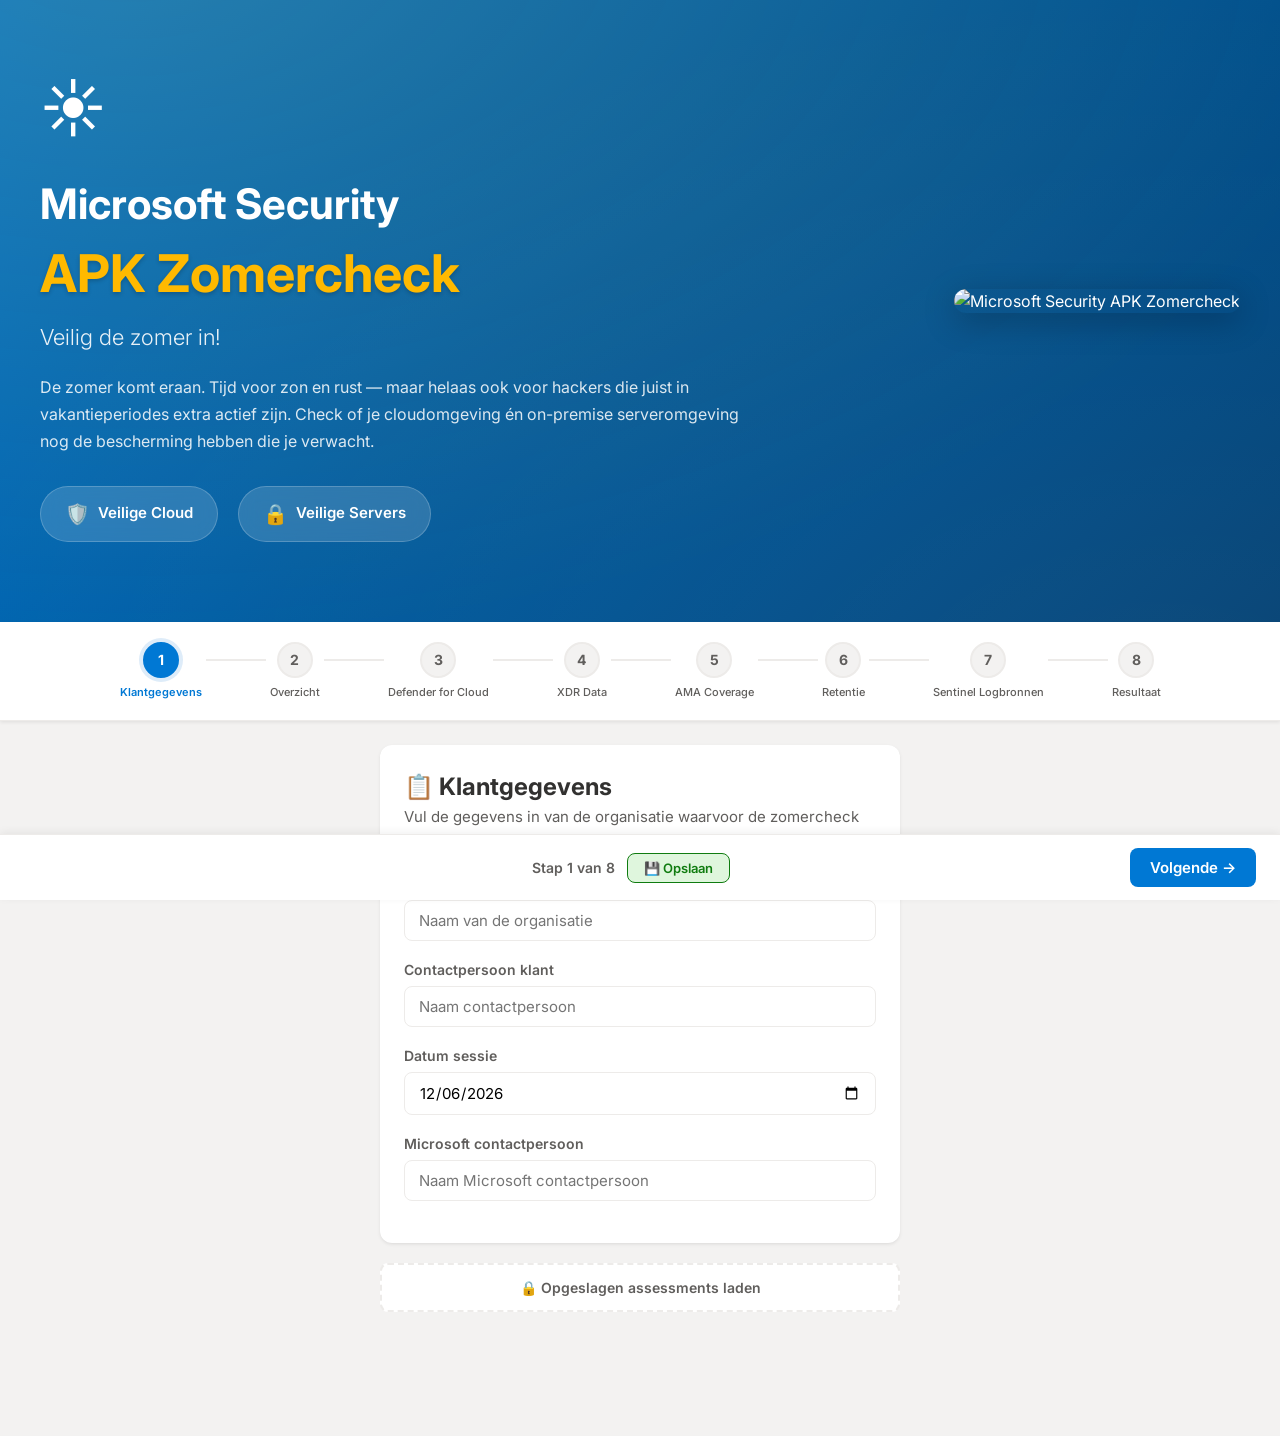
==== index.html @ e33c1be4 "Initial commit - copy from APK check" ====
<!DOCTYPE html>
<html lang="nl">
<head>
    <meta charset="UTF-8">
    <meta name="viewport" content="width=device-width, initial-scale=1.0">
    <title>Microsoft Security APK Zomercheck</title>
    <link rel="stylesheet" href="styles.css">
    <link href="https://fonts.googleapis.com/css2?family=Segoe+UI:wght@300;400;600;700&family=Inter:wght@300;400;500;600;700&display=swap" rel="stylesheet">
</head>
<body>

    <!-- Hero Banner -->
    <div class="hero">
        <div class="hero-layout">
            <div class="hero-text">
                <div class="hero-sun">☀️</div>
                <h1>Microsoft Security<br><span class="accent">APK Zomercheck</span></h1>
                <p class="tagline">Veilig de zomer in!</p>
                <p class="hero-desc">
                    De zomer komt eraan. Tijd voor zon en rust — maar helaas ook voor hackers 
                    die juist in vakantieperiodes extra actief zijn. Check of je cloudomgeving 
                    én on-premise serveromgeving nog de bescherming hebben die je verwacht.
                </p>
                <div class="hero-badges">
                    <div class="badge"><span class="badge-icon">🛡️</span> Veilige Cloud</div>
                    <div class="badge"><span class="badge-icon">🔒</span> Veilige Servers</div>
                </div>
            </div>
            <div class="hero-image">
                <img src="banner.png" alt="Microsoft Security APK Zomercheck">
            </div>
        </div>
    </div>

    <!-- Stepper Navigation -->
    <nav class="stepper" id="stepper">
        <div class="stepper-track">
            <div class="step active" data-step="1" onclick="goToStep(1)">
                <div class="step-circle">1</div>
                <div class="step-label">Klantgegevens</div>
            </div>
            <div class="step-line"></div>
            <div class="step" data-step="2" onclick="goToStep(2)">
                <div class="step-circle">2</div>
                <div class="step-label">Overzicht</div>
            </div>
            <div class="step-line"></div>
            <div class="step" data-step="3" onclick="goToStep(3)">
                <div class="step-circle">3</div>
                <div class="step-label">Defender for Cloud</div>
            </div>
            <div class="step-line"></div>
            <div class="step" data-step="4" onclick="goToStep(4)">
                <div class="step-circle">4</div>
                <div class="step-label">XDR Data</div>
            </div>
            <div class="step-line"></div>
            <div class="step" data-step="5" onclick="goToStep(5)">
                <div class="step-circle">5</div>
                <div class="step-label">AMA Coverage</div>
            </div>
            <div class="step-line"></div>
            <div class="step" data-step="6" onclick="goToStep(6)">
                <div class="step-circle">6</div>
                <div class="step-label">Retentie</div>
            </div>
            <div class="step-line"></div>
            <div class="step" data-step="7" onclick="goToStep(7)">
                <div class="step-circle">7</div>
                <div class="step-label">Sentinel Logbronnen</div>
            </div>
            <div class="step-line"></div>
            <div class="step" data-step="8" onclick="goToStep(8)">
                <div class="step-circle">8</div>
                <div class="step-label">Resultaat</div>
            </div>
        </div>
    </nav>

    <!-- Main Content Area -->
    <main class="main-content">

        <!-- Step 1: Klantgegevens -->
        <section id="step-1" class="step-panel active">
            <div class="step-container narrow">
                <div class="card">
                    <h2>📋 Klantgegevens</h2>
                    <p class="section-desc">Vul de gegevens in van de organisatie waarvoor de zomercheck wordt uitgevoerd.</p>
                    <div class="form-group">
                        <label for="customerName">Organisatienaam *</label>
                        <input type="text" id="customerName" placeholder="Naam van de organisatie" required>
                    </div>
                    <div class="form-group">
                        <label for="customerContact">Contactpersoon klant</label>
                        <input type="text" id="customerContact" placeholder="Naam contactpersoon">
                    </div>
                    <div class="form-group">
                        <label for="sessionDate">Datum sessie</label>
                        <input type="date" id="sessionDate">
                    </div>
                    <div class="form-group">
                        <label for="consultant">Microsoft contactpersoon</label>
                        <input type="text" id="consultant" placeholder="Naam Microsoft contactpersoon">
                    </div>
                </div>

                <!-- Saved Assessments (hidden by default) -->
                <button class="btn btn-secondary btn-consultant-toggle" onclick="toggleSavedPanel()">🔒 Opgeslagen assessments laden</button>
                <div class="card saved-panel-hidden" id="saved-assessments-card">
                    <div class="saved-panel-header">
                        <h2>📂 Opgeslagen assessments</h2>
                        <button class="btn btn-small btn-secondary" onclick="toggleSavedPanel()">Verbergen</button>
                    </div>
                    <p class="section-desc">Ga verder met een eerder opgeslagen assessment, of start een nieuwe check.</p>
                    <div id="saved-list" class="saved-list">
                        <p class="saved-empty">Geen opgeslagen assessments gevonden.</p>
                    </div>
                </div>
            </div>
        </section>

        <!-- Step 2: Overzicht -->
        <section id="step-2" class="step-panel">
            <div class="step-container">
                <div class="card">
                    <h2>📊 Overzicht</h2>
                    <p class="section-desc">Klik op een onderwerp om direct naar de betreffende check te gaan, of loop stap voor stap door de wizard.</p>
                </div>

                <div class="overview-grid">
                    <div class="overview-card" onclick="goToStep(3)">
                        <div class="scope-toggle" data-section="defender" onclick="toggleScope(event, 'defender')" title="Klik om scope te wijzigen"></div>
                        <div class="overview-icon">🛡️</div>
                        <h3>Defender for Cloud</h3>
                        <p>Beveiligingsdekking, CSPM, workload protection en secure score.</p>
                        <div class="overview-progress" id="overview-progress-defender">
                            <div class="overview-bar"><div class="overview-bar-fill" style="width:0%"></div></div>
                            <span class="overview-count">0/0</span>
                        </div>
                    </div>
                    <div class="overview-card" onclick="goToStep(4)">
                        <div class="scope-toggle" data-section="xdr" onclick="toggleScope(event, 'xdr')" title="Klik om scope te wijzigen"></div>
                        <div class="overview-icon">⚔️</div>
                        <h3>XDR Data</h3>
                        <p>Defender XDR data connectors, incidenten en signalen in Sentinel.</p>
                        <div class="overview-progress" id="overview-progress-xdr">
                            <div class="overview-bar"><div class="overview-bar-fill" style="width:0%"></div></div>
                            <span class="overview-count">0/0</span>
                        </div>
                    </div>
                    <div class="overview-card" onclick="goToStep(5)">
                        <div class="scope-toggle" data-section="ama" onclick="toggleScope(event, 'ama')" title="Klik om scope te wijzigen"></div>
                        <div class="overview-icon">📡</div>
                        <h3>AMA Coverage</h3>
                        <p>Azure Monitor Agent dekking op servers, data collection rules.</p>
                        <div class="overview-progress" id="overview-progress-ama">
                            <div class="overview-bar"><div class="overview-bar-fill" style="width:0%"></div></div>
                            <span class="overview-count">0/0</span>
                        </div>
                    </div>
                    <div class="overview-card" onclick="goToStep(6)">
                        <div class="scope-toggle" data-section="retentie" onclick="toggleScope(event, 'retentie')" title="Klik om scope te wijzigen"></div>
                        <div class="overview-icon">🕐</div>
                        <h3>Retentie</h3>
                        <p>Log retentie-instellingen, opslagduur en compliance-vereisten.</p>
                        <div class="overview-progress" id="overview-progress-retentie">
                            <div class="overview-bar"><div class="overview-bar-fill" style="width:0%"></div></div>
                            <span class="overview-count">0/0</span>
                        </div>
                    </div>
                    <div class="overview-card" onclick="goToStep(7)">
                        <div class="scope-toggle" data-section="logbronnen" onclick="toggleScope(event, 'logbronnen')" title="Klik om scope te wijzigen"></div>
                        <div class="overview-icon">🔌</div>
                        <h3>Sentinel Logbronnen</h3>
                        <p>Data connectors, log ingestie en zichtbaarheid van bronnen.</p>
                        <div class="overview-progress" id="overview-progress-logbronnen">
                            <div class="overview-bar"><div class="overview-bar-fill" style="width:0%"></div></div>
                            <span class="overview-count">0/0</span>
                        </div>
                    </div>
                </div>
            </div>
        </section>

        <!-- Step 3: Defender for Cloud -->
        <section id="step-3" class="step-panel">
            <div class="step-container">
                <div class="oos-banner" id="oos-banner-defender" style="display:none">⛔ Dit onderdeel is gemarkeerd als <strong>Out of Scope</strong> in het overzicht</div>
                <div class="section-intro card">
                    <h2>🛡️ Defender for Cloud</h2>
                    <p>Samen bekijken we de huidige beveiligingsdekking in Azure én on-premise servers. We controleren of alle gewenste Defender beschermingsmaatregelen daadwerkelijk actief zijn.</p>
                    <div class="info-box">
                        <strong>💡 Tip:</strong> In de praktijk zien we vaak dat omgevingen "beschermd lijken", maar dat essentiële onderdelen ontbreken of anders werken dan gedacht.
                    </div>
                    <div class="general-notes">
                        <label for="defender-general-notes"><strong>📝 Algemene notities</strong></label>
                        <textarea id="defender-general-notes" rows="3" placeholder="Algemene opmerkingen over de Defender for Cloud omgeving..." oninput="updateSectionNote('defender', this.value)"></textarea>
                    </div>
                </div>

                <div class="category-group">
                    <div class="category-header" onclick="toggleCategory('def-coverage')">
                        <span class="category-icon">📊</span>
                        <h3>Beveiligingsdekking & Plannen</h3>
                        <span id="cat-count-def-coverage" class="category-count"></span>
                        <span class="chevron">▾</span>
                    </div>
                    <div id="cat-def-coverage" class="category-items expanded"></div>
                </div>

                <div class="category-group">
                    <div class="category-header" onclick="toggleCategory('def-cspm')">
                        <span class="category-icon">🔍</span>
                        <h3>Cloud Security Posture Management (CSPM)</h3>
                        <span id="cat-count-def-cspm" class="category-count"></span>
                        <span class="chevron">▾</span>
                    </div>
                    <div id="cat-def-cspm" class="category-items expanded"></div>
                </div>

                <div class="category-group" id="section-def-cspm-config">
                    <div class="category-header" onclick="toggleCategory('def-cspm-config')">
                        <span class="category-icon">⚙️</span>
                        <h3>Defender CSPM Configuratie</h3>
                        <span id="cat-count-def-cspm-config" class="category-count"></span>
                        <span class="chevron">▾</span>
                    </div>
                    <div id="cat-def-cspm-config" class="category-items expanded"></div>
                </div>

                <div class="category-group" id="section-def-ai-config">
                    <div class="category-header" onclick="toggleCategory('def-ai-config')">
                        <span class="category-icon">🤖</span>
                        <h3>AI Services Configuratie</h3>
                        <span id="cat-count-def-ai-config" class="category-count"></span>
                        <span class="chevron">▾</span>
                    </div>
                    <div id="cat-def-ai-config" class="category-items expanded"></div>
                </div>

                <div class="category-group" id="section-def-storage-config">
                    <div class="category-header" onclick="toggleCategory('def-storage-config')">
                        <span class="category-icon">📦</span>
                        <h3>Defender for Storage Configuratie</h3>
                        <span id="cat-count-def-storage-config" class="category-count"></span>
                        <span class="chevron">▾</span>
                    </div>
                    <div id="cat-def-storage-config" class="category-items expanded"></div>
                </div>

                <div class="category-group" id="section-def-servers-config">
                    <div class="category-header" onclick="toggleCategory('def-servers-config')">
                        <span class="category-icon">🖥️</span>
                        <h3>Defender for Servers Configuratie</h3>
                        <span id="cat-count-def-servers-config" class="category-count"></span>
                        <span class="chevron">▾</span>
                    </div>
                    <div id="cat-def-servers-config" class="category-items expanded"></div>
                </div>

                <div class="category-group">
                    <div class="category-header" onclick="toggleCategory('def-verdict')">
                        <span class="category-icon">📋</span>
                        <h3>Beoordeling</h3>
                        <span id="cat-count-def-verdict" class="category-count"></span>
                        <span class="chevron">▾</span>
                    </div>
                    <div id="cat-def-verdict" class="category-items expanded"></div>
                </div>
            </div>
        </section>

        <!-- Step 4: XDR Data -->
        <section id="step-4" class="step-panel">
            <div class="step-container">
                <div class="oos-banner" id="oos-banner-xdr" style="display:none">⛔ Dit onderdeel is gemarkeerd als <strong>Out of Scope</strong> in het overzicht</div>
                <div class="section-intro card">
                    <h2>⚔️ XDR Data</h2>
                    <p>Controleer of alle Defender XDR signalen correct worden doorgestuurd naar Sentinel en of incidenten goed binnenkomen.</p>
                    <div class="info-box">
                        <strong>💡 Tip:</strong> Komen de signalen van Defender for Endpoint, Identity, Office 365 en Cloud Apps netjes binnen in Sentinel?
                    </div>
                    <div class="general-notes">
                        <label for="xdr-general-notes"><strong>📝 Algemene notities</strong></label>
                        <textarea id="xdr-general-notes" rows="3" placeholder="Algemene opmerkingen over XDR Data..." oninput="updateSectionNote('xdr', this.value)"></textarea>
                    </div>
                </div>

                <div class="category-group">
                    <div class="category-header" onclick="toggleCategory('xdr-intake')">
                        <span class="category-icon">⚡</span>
                        <h3>Setup</h3>
                        <span id="cat-count-xdr-intake" class="category-count"></span>
                        <span class="chevron">▾</span>
                    </div>
                    <div id="cat-xdr-intake" class="category-items expanded"></div>
                </div>

                <div class="category-group" id="section-xdr-datalake">
                    <div class="category-header" onclick="toggleCategory('xdr-datalake')">
                        <span class="category-icon">🗄️</span>
                        <h3>Data Lake</h3>
                        <span id="cat-count-xdr-datalake" class="category-count"></span>
                        <span class="chevron">▾</span>
                    </div>
                    <div id="cat-xdr-datalake" class="category-items expanded"></div>
                </div>

                <div class="category-group" id="section-xdr-sentinel" style="display:none">
                    <div class="category-header" onclick="toggleCategory('xdr-sentinel')">
                        <span class="category-icon">📡</span>
                        <h3>XDR Data naar Sentinel</h3>
                        <span id="cat-count-xdr-sentinel" class="category-count"></span>
                        <span class="chevron">▾</span>
                    </div>
                    <div id="cat-xdr-sentinel" class="category-items expanded"></div>
                </div>

                <div class="category-group">
                    <div class="category-header" onclick="toggleCategory('xdr-verdict')">
                        <span class="category-icon">📋</span>
                        <h3>Beoordeling</h3>
                        <span id="cat-count-xdr-verdict" class="category-count"></span>
                        <span class="chevron">▾</span>
                    </div>
                    <div id="cat-xdr-verdict" class="category-items expanded"></div>
                </div>

            </div>
        </section>

        <!-- Step 5: AMA Coverage -->
        <section id="step-5" class="step-panel">
            <div class="step-container">
                <div class="oos-banner" id="oos-banner-ama" style="display:none">⛔ Dit onderdeel is gemarkeerd als <strong>Out of Scope</strong> in het overzicht</div>
                <div class="section-intro card">
                    <h2>📡 AMA Coverage</h2>
                    <p>Controleer of de Azure Monitor Agent (AMA) correct is uitgerold op alle servers en of data collection rules goed zijn geconfigureerd.</p>
                    <div class="info-box">
                        <strong>💡 Tip:</strong> AMA is de opvolger van de Legacy Log Analytics Agent (MMA). Controleer of de migratie volledig is afgerond.
                        <br><br>📊 <a href="https://github.com/mathijsvermaat/Defender-AMA-coverage" target="_blank" rel="noopener noreferrer">Coverage Workbook op GitHub</a>
                    </div>
                    <div class="general-notes">
                        <label for="ama-general-notes"><strong>📝 Algemene notities</strong></label>
                        <textarea id="ama-general-notes" rows="3" placeholder="Algemene opmerkingen over AMA Coverage..." oninput="updateSectionNote('ama', this.value)"></textarea>
                    </div>
                </div>

                <div class="category-group">
                    <div class="category-header" onclick="toggleCategory('ama-intake')">
                        <span class="category-icon">💻</span>
                        <h3>Setup</h3>
                        <span id="cat-count-ama-intake" class="category-count"></span>
                        <span class="chevron">▾</span>
                    </div>
                    <div id="cat-ama-intake" class="category-items expanded"></div>
                </div>

                <div class="category-group">
                    <div class="category-header" onclick="toggleCategory('ama-verdict')">
                        <span class="category-icon">📋</span>
                        <h3>Beoordeling</h3>
                        <span id="cat-count-ama-verdict" class="category-count"></span>
                        <span class="chevron">▾</span>
                    </div>
                    <div id="cat-ama-verdict" class="category-items expanded"></div>
                </div>
            </div>
        </section>

        <!-- Step 6: Retentie -->
        <section id="step-6" class="step-panel">
            <div class="step-container">
                <div class="oos-banner" id="oos-banner-retentie" style="display:none">⛔ Dit onderdeel is gemarkeerd als <strong>Out of Scope</strong> in het overzicht</div>
                <div class="section-intro card">
                    <h2>� Retentie</h2>
                    <p>Controleer of de retentie-instellingen van logs en tabellen aansluiten bij de organisatie-eisen en compliance-vereisten.</p>
                    <div class="info-box">
                        <strong>💡 Tip:</strong> Standaard retentie is 90 dagen. Voor incident-analyse en compliance is dit vaak onvoldoende. Check of kritieke tabellen langere retentie hebben.
                    </div>
                    <div class="general-notes">
                        <label for="retentie-general-notes"><strong>📝 Algemene notities</strong></label>
                        <textarea id="retentie-general-notes" rows="3" placeholder="Algemene opmerkingen over Retentie..." oninput="updateSectionNote('retentie', this.value)"></textarea>
                    </div>
                </div>

                <div class="category-group">
                    <div class="category-header" onclick="toggleCategory('ret-intake')">
                        <span class="category-icon">📋</span>
                        <h3>Retentie Policy</h3>
                        <span id="cat-count-ret-intake" class="category-count"></span>
                        <span class="chevron">▾</span>
                    </div>
                    <div id="cat-ret-intake" class="category-items expanded"></div>
                </div>

                <div class="category-group" id="section-ret-policy" style="display:none">
                    <div class="category-header" onclick="toggleCategory('ret-policy')">
                        <span class="category-icon">⏱️</span>
                        <h3>Retentie Periodes</h3>
                        <span id="cat-count-ret-policy" class="category-count"></span>
                        <span class="chevron">▾</span>
                    </div>
                    <div id="cat-ret-policy" class="category-items expanded"></div>
                </div>

                <div class="category-group">
                    <div class="category-header" onclick="toggleCategory('ret-check')">
                        <span class="category-icon">✅</span>
                        <h3>Retentie Controle</h3>
                        <span id="cat-count-ret-check" class="category-count"></span>
                        <span class="chevron">▾</span>
                    </div>
                    <div id="cat-ret-check" class="category-items expanded"></div>
                </div>

                <div class="category-group" id="section-ret-xdr">
                    <div class="category-header" onclick="toggleCategory('ret-xdr')">
                        <span class="category-icon">⏱️</span>
                        <h3>XDR Data Retentie</h3>
                        <span id="cat-count-ret-xdr" class="category-count"></span>
                        <span class="chevron">▾</span>
                    </div>
                    <div id="cat-ret-xdr" class="category-items expanded"></div>
                </div>

                <div class="category-group">
                    <div class="category-header" onclick="toggleCategory('ret-verdict')">
                        <span class="category-icon">📋</span>
                        <h3>Beoordeling</h3>
                        <span id="cat-count-ret-verdict" class="category-count"></span>
                        <span class="chevron">▾</span>
                    </div>
                    <div id="cat-ret-verdict" class="category-items expanded"></div>
                </div>
            </div>
        </section>

        <!-- Step 7: Sentinel Logbronnen -->
        <section id="step-7" class="step-panel">
            <div class="step-container">
                <div class="oos-banner" id="oos-banner-logbronnen" style="display:none">⛔ Dit onderdeel is gemarkeerd als <strong>Out of Scope</strong> in het overzicht</div>
                <div class="section-intro card">
                    <h2>🔌 Sentinel Logbronnen</h2>
                    <p>Controleer welke logbronnen zijn aangesloten op Sentinel en of alle kritieke bronnen zichtbaar zijn.</p>
                    <div class="info-box">
                        <strong>💡 Tip:</strong> Blinde vlekken in logbronnen betekenen blinde vlekken in detectie. Controleer of alle kritieke systemen logs leveren.
                    </div>
                    <div class="general-notes">
                        <label for="logbronnen-general-notes"><strong>📝 Algemene notities</strong></label>
                        <textarea id="logbronnen-general-notes" rows="3" placeholder="Algemene opmerkingen over Sentinel Logbronnen..." oninput="updateSectionNote('logbronnen', this.value)"></textarea>
                    </div>
                </div>

                <div class="category-group">
                    <div class="category-header" onclick="toggleCategory('log-tier1')">
                        <span class="category-icon">⭐</span>
                        <h3>Tier 1 - Minimaal Aanbevolen Connectors</h3>
                        <span id="cat-count-log-tier1" class="category-count"></span>
                        <span class="chevron">▾</span>
                    </div>
                    <div id="cat-log-tier1" class="category-items expanded"></div>
                </div>

                <div class="category-group" id="catgroup-log-tier2">
                    <div class="category-header" onclick="toggleCategory('log-tier2')">
                        <span class="category-icon">🔷</span>
                        <h3>Tier 2 - Extended Visibility</h3>
                        <span id="cat-count-log-tier2" class="category-count"></span>
                        <span class="chevron">▾</span>
                    </div>
                    <div class="cat-scope-bar" id="cat-scope-bar-log-tier2">
                        <button class="cat-scope-btn" id="cat-scope-btn-log-tier2" onclick="toggleCatScope('log-tier2')" title="Markeer als buiten scope">⛔ Buiten scope voor nu</button>
                        <button class="followup-btn" id="cat-followup-btn-log-tier2" onclick="toggleCatFollowup('log-tier2')" title="Markeer voor vervolgsessie">🔄 Vervolgsessie</button>
                    </div>
                    <div id="cat-log-tier2" class="category-items expanded"></div>
                </div>

                <div class="category-group" id="catgroup-log-tier3">
                    <div class="category-header" onclick="toggleCategory('log-tier3')">
                        <span class="category-icon">🔶</span>
                        <h3>Tier 3 - Advanced / Specialised</h3>
                        <span id="cat-count-log-tier3" class="category-count"></span>
                        <span class="chevron">▾</span>
                    </div>
                    <div class="cat-scope-bar" id="cat-scope-bar-log-tier3">
                        <button class="cat-scope-btn" id="cat-scope-btn-log-tier3" onclick="toggleCatScope('log-tier3')" title="Markeer als buiten scope">⛔ Buiten scope voor nu</button>
                        <button class="followup-btn" id="cat-followup-btn-log-tier3" onclick="toggleCatFollowup('log-tier3')" title="Markeer voor vervolgsessie">🔄 Vervolgsessie</button>
                    </div>
                    <div id="cat-log-tier3" class="category-items expanded"></div>
                </div>

                <div class="category-group">
                    <div class="category-header" onclick="toggleCategory('log-analytics')">
                        <span class="category-icon">🎯</span>
                        <h3>Analytics Rules & Werkboeken</h3>
                        <span id="cat-count-log-analytics" class="category-count"></span>
                        <span class="chevron">▾</span>
                    </div>
                    <div id="cat-log-analytics" class="category-items expanded"></div>
                </div>

                <div class="category-group">
                    <div class="category-header" onclick="toggleCategory('log-verdict')">
                        <span class="category-icon">📋</span>
                        <h3>Beoordeling</h3>
                        <span id="cat-count-log-verdict" class="category-count"></span>
                        <span class="chevron">▾</span>
                    </div>
                    <div id="cat-log-verdict" class="category-items expanded"></div>
                </div>
            </div>
        </section>

        <!-- Step 8: Resultaat -->
        <section id="step-8" class="step-panel">
            <div class="step-container">
                <div class="section-intro card">
                    <h2>📝 Resultaat & Bevindingen</h2>
                    <p>Documenteer de belangrijkste bevindingen, actiepunten en verbeterpunten uit de sessie.</p>
                </div>

                <!-- Result Summary -->
                <div class="card" style="margin-bottom: 24px;">
                    <h3>📊 Overzicht per onderdeel</h3>
                    <div id="result-summary-grid" class="result-summary-grid"></div>
                </div>

                <div class="notes-grid">
                    <div class="card notes-card">
                        <h3>🟢 Positieve bevindingen</h3>
                        <p class="notes-hint">Wat is goed ingericht?</p>
                        <textarea id="notes-positive" rows="6" placeholder="Bijv: Defender for Servers P2 actief op alle productie-servers..."></textarea>
                    </div>
                    <div class="card notes-card">
                        <h3>🟡 Aandachtspunten</h3>
                        <p class="notes-hint">Wat verdient aandacht maar is niet kritiek?</p>
                        <textarea id="notes-attention" rows="6" placeholder="Bijv: Retentie op sommige tabellen slechts 30 dagen..."></textarea>
                    </div>
                    <div class="card notes-card">
                        <h3>🔴 Kritieke bevindingen</h3>
                        <p class="notes-hint">Wat moet zo snel mogelijk opgepakt worden?</p>
                        <textarea id="notes-critical" rows="6" placeholder="Bijv: Geen Defender dekking op dev/test omgeving..."></textarea>
                    </div>
                    <div class="card notes-card notes-card-full">
                        <h3>📌 Actiepunten & Vervolgstappen</h3>
                        <p class="notes-hint">Concrete vervolgacties met prioriteit</p>
                        <textarea id="notes-actions" rows="8" placeholder="1. [HOOG] ...&#10;2. [MIDDEN] ...&#10;3. [LAAG] ..."></textarea>
                    </div>
                </div>

                <div style="text-align: center; margin-top: 24px;">
                    <button class="btn btn-primary btn-large" onclick="generateReport()" style="max-width: 400px;">
                        📄 Genereer Rapport
                    </button>
                </div>
            </div>
        </section>

    </main>

    <!-- Step Navigation Buttons -->
    <div class="step-nav" id="stepNav">
        <button class="btn btn-secondary" id="btnPrev" onclick="prevStep()">← Vorige</button>
        <div class="step-nav-center">
            <span class="step-indicator" id="stepIndicator">Stap 1 van 8</span>
            <button class="btn btn-save" id="btnSave" onclick="manualSave()" title="Opslaan">💾 Opslaan</button>
        </div>
        <button class="btn btn-primary" id="btnNext" onclick="nextStep()">Volgende →</button>
    </div>

    <!-- Report Screen (overlay) -->
    <div id="screen-report" class="screen">
        <header class="app-header">
            <div class="header-left">
                <span class="header-logo">☀️</span>
                <h1>Rapport – Security APK Zomercheck</h1>
            </div>
            <div class="header-right">
                <button class="btn btn-secondary btn-small" onclick="closeReport()">← Terug naar check</button>
                <button class="btn btn-secondary btn-small" onclick="exportJSON()">📥 JSON</button>
                <button class="btn btn-secondary btn-small" onclick="exportExcel()">📊 Excel</button>
                <button class="btn btn-primary btn-small" onclick="printReport()">🖨️ Afdrukken / PDF</button>
            </div>
        </header>
        <div id="report-content" class="report-container"></div>
    </div>

    <script src="app.js"></script>
</body>
</html>
---- styles.css ----
/* ============================================
   Microsoft Security APK Zomercheck
   Styles – 8-Step Wizard
   ============================================ */

:root {
    --primary: #0078d4;
    --primary-dark: #005a9e;
    --primary-light: #deecf9;
    --accent: #ffb900;
    --accent-light: #fff4ce;
    --success: #107c10;
    --success-light: #dff6dd;
    --warning: #ff8c00;
    --warning-light: #fff4ce;
    --danger: #d13438;
    --danger-light: #fde7e9;
    --neutral-bg: #f3f2f1;
    --neutral-light: #faf9f8;
    --neutral-border: #edebe9;
    --neutral-dark: #323130;
    --neutral-secondary: #605e5c;
    --white: #ffffff;
    --shadow-sm: 0 1.6px 3.6px rgba(0,0,0,0.08), 0 0.3px 0.9px rgba(0,0,0,0.04);
    --shadow-md: 0 3.2px 7.2px rgba(0,0,0,0.1), 0 0.6px 1.8px rgba(0,0,0,0.06);
    --shadow-lg: 0 6.4px 14.4px rgba(0,0,0,0.12), 0 1.2px 3.6px rgba(0,0,0,0.08);
    --radius: 8px;
    --radius-lg: 12px;
    --font: 'Segoe UI', 'Inter', -apple-system, BlinkMacSystemFont, sans-serif;
}

* { margin: 0; padding: 0; box-sizing: border-box; }

body {
    font-family: var(--font);
    background: var(--neutral-bg);
    color: var(--neutral-dark);
    line-height: 1.5;
    min-height: 100vh;
    padding-bottom: 80px;
}

/* ============================================
   Hero
   ============================================ */

.hero {
    background: linear-gradient(135deg, #0078d4 0%, #005a9e 50%, #003f72 100%);
    color: white;
    padding: 60px 24px 80px;
    position: relative;
    overflow: hidden;
}

.hero::before {
    content: '';
    position: absolute;
    top: -50%; left: -50%;
    width: 200%; height: 200%;
    background: radial-gradient(ellipse at 30% 20%, rgba(255,185,0,0.15) 0%, transparent 50%),
                radial-gradient(ellipse at 70% 80%, rgba(255,255,255,0.05) 0%, transparent 50%);
    pointer-events: none;
}

.hero-layout {
    display: flex;
    align-items: center;
    justify-content: space-between;
    max-width: 1200px;
    margin: 0 auto;
    gap: 40px;
    position: relative;
    z-index: 1;
}

.hero-text { text-align: left; flex: 1; min-width: 0; }
.hero-image { flex-shrink: 0; max-width: 360px; }
.hero-image img { width: 100%; height: auto; border-radius: 12px; box-shadow: 0 8px 32px rgba(0,0,0,0.25); }

.hero-sun { font-size: 64px; margin-bottom: 16px; animation: float 3s ease-in-out infinite; }
@keyframes float { 0%, 100% { transform: translateY(0); } 50% { transform: translateY(-10px); } }

.hero h1 { font-size: 42px; font-weight: 700; margin-bottom: 8px; position: relative; }
.hero .accent { color: var(--accent); font-size: 52px; display: block; text-shadow: 0 2px 4px rgba(0,0,0,0.2); }
.tagline { font-size: 22px; font-weight: 300; opacity: 0.9; margin-bottom: 20px; }
.hero-desc { max-width: 700px; font-size: 16px; opacity: 0.85; line-height: 1.7; margin-bottom: 30px; }
.hero-badges { display: flex; gap: 20px; flex-wrap: wrap; }
.badge { background: rgba(255,255,255,0.15); -webkit-backdrop-filter: blur(10px); backdrop-filter: blur(10px); padding: 12px 24px; border-radius: 50px; font-size: 15px; font-weight: 600; display: flex; align-items: center; gap: 8px; border: 1px solid rgba(255,255,255,0.2); }
.badge-icon { font-size: 20px; }

/* ============================================
   Stepper
   ============================================ */

.stepper {
    background: var(--white);
    border-bottom: 1px solid var(--neutral-border);
    padding: 20px 24px;
    position: sticky;
    top: 0;
    z-index: 100;
    box-shadow: var(--shadow-sm);
}

.stepper-track {
    display: flex;
    align-items: center;
    justify-content: center;
    max-width: 1100px;
    margin: 0 auto;
    gap: 0;
}

.step {
    display: flex;
    flex-direction: column;
    align-items: center;
    cursor: pointer;
    flex-shrink: 0;
    transition: all 0.2s;
}

.step-circle {
    width: 36px;
    height: 36px;
    border-radius: 50%;
    background: var(--neutral-bg);
    border: 2px solid var(--neutral-border);
    display: flex;
    align-items: center;
    justify-content: center;
    font-size: 14px;
    font-weight: 700;
    color: var(--neutral-secondary);
    transition: all 0.3s;
    margin-bottom: 6px;
}

.step-label {
    font-size: 11px;
    font-weight: 500;
    color: var(--neutral-secondary);
    white-space: nowrap;
    transition: color 0.2s;
}

.step.active .step-circle {
    background: var(--primary);
    border-color: var(--primary);
    color: white;
    box-shadow: 0 0 0 4px var(--primary-light);
}

.step.active .step-label {
    color: var(--primary);
    font-weight: 600;
}

.step.completed .step-circle {
    background: var(--success);
    border-color: var(--success);
    color: white;
}

.step.completed .step-circle::after {
    content: '✓';
    font-size: 16px;
}

.step.completed .step-label {
    color: var(--success);
}

/* Hide the number text when completed */
.step.completed .step-circle {
    font-size: 0;
}

.step-line {
    height: 2px;
    flex: 1;
    min-width: 12px;
    max-width: 60px;
    background: var(--neutral-border);
    margin: 0 4px;
    margin-bottom: 22px;
}

.step:hover .step-circle {
    transform: scale(1.1);
}

/* ============================================
   Main Content
   ============================================ */

.main-content {
    max-width: 1100px;
    margin: 0 auto;
    padding: 24px;
}

.step-panel {
    display: none;
}

.step-panel.active {
    display: block;
}

.step-container {
    max-width: 100%;
}

.step-container.narrow {
    max-width: 520px;
    margin: 0 auto;
}

.section-desc {
    color: var(--neutral-secondary);
    font-size: 15px;
    margin-bottom: 20px;
    line-height: 1.6;
}

/* ============================================
   Cards
   ============================================ */

.card {
    background: var(--white);
    border-radius: var(--radius-lg);
    box-shadow: var(--shadow-sm);
    padding: 24px;
    margin-bottom: 20px;
}

/* ============================================
   Form
   ============================================ */

.form-group { margin-bottom: 18px; }
.form-group label { display: block; font-size: 14px; font-weight: 600; margin-bottom: 6px; color: var(--neutral-secondary); }
.form-group input {
    width: 100%; padding: 10px 14px; border: 1px solid var(--neutral-border);
    border-radius: var(--radius); font-size: 15px; font-family: var(--font);
    transition: border-color 0.2s, box-shadow 0.2s;
}
.form-group input:focus { outline: none; border-color: var(--primary); box-shadow: 0 0 0 3px var(--primary-light); }

/* ============================================
   Buttons
   ============================================ */

.btn {
    display: inline-flex; align-items: center; gap: 8px;
    padding: 10px 20px; border: none; border-radius: var(--radius);
    font-size: 15px; font-weight: 600; font-family: var(--font);
    cursor: pointer; transition: all 0.2s ease;
}
.btn-primary { background: var(--primary); color: white; }
.btn-primary:hover { background: var(--primary-dark); box-shadow: var(--shadow-md); }
.btn-secondary { background: var(--white); color: var(--neutral-dark); border: 1px solid var(--neutral-border); }
.btn-secondary:hover { background: var(--neutral-bg); }
.btn-large { width: 100%; justify-content: center; padding: 14px 24px; font-size: 17px; }
.btn-small { padding: 6px 14px; font-size: 13px; }
.btn-save { background: var(--success-light); color: var(--success); border: 1px solid var(--success); padding: 6px 16px; font-size: 13px; }
.btn-save:hover { background: var(--success); color: white; }
.btn-save.save-flash { background: var(--success); color: white; }
.btn-danger-small { background: none; border: none; cursor: pointer; font-size: 16px; padding: 4px 8px; border-radius: var(--radius); transition: background 0.2s; }
.btn-danger-small:hover { background: var(--danger-light); }

/* ============================================
   Saved Assessments
   ============================================ */

.saved-list { margin-top: 16px; }
.saved-empty { color: var(--neutral-secondary); font-style: italic; font-size: 14px; }

.saved-item {
    display: flex; align-items: center; gap: 16px;
    padding: 14px 16px; border: 1px solid var(--neutral-border);
    border-radius: var(--radius); margin-bottom: 8px;
    cursor: pointer; transition: all 0.2s;
}
.saved-item:hover { border-color: var(--primary); background: var(--primary-light); }
.saved-item-active { border-color: var(--primary); background: var(--primary-light); box-shadow: inset 3px 0 0 var(--primary); }

.saved-item-info { flex: 1; min-width: 0; }
.saved-item-name { font-size: 15px; font-weight: 600; color: var(--neutral-dark); margin-bottom: 4px; }
.saved-item-meta { display: flex; gap: 12px; font-size: 12px; color: var(--neutral-secondary); flex-wrap: wrap; }
.saved-item-progress { font-weight: 600; color: var(--primary); }

.saved-item-actions { display: flex; align-items: center; gap: 10px; flex-shrink: 0; }
.saved-item-bar { width: 80px; height: 6px; background: var(--neutral-bg); border-radius: 3px; overflow: hidden; }
.saved-item-bar-fill { height: 100%; background: var(--primary); border-radius: 3px; transition: width 0.3s; }

.saved-panel-hidden { display: none; }

.btn-consultant-toggle {
    width: 100%; justify-content: center;
    margin-bottom: 20px; padding: 14px 20px;
    border: 2px dashed var(--neutral-border);
    color: var(--neutral-secondary); font-size: 14px;
}
.btn-consultant-toggle:hover { border-color: var(--primary); color: var(--primary); background: var(--primary-light); }

.saved-panel-header {
    display: flex; align-items: center; justify-content: space-between;
    margin-bottom: 4px;
}
.saved-panel-header h2 { margin: 0; }

/* ============================================
   Overview Grid
   ============================================ */

.overview-grid {
    display: grid;
    grid-template-columns: repeat(auto-fill, minmax(280px, 1fr));
    gap: 16px;
    margin-top: 20px;
}

.overview-card {
    background: var(--white);
    border-radius: var(--radius-lg);
    box-shadow: var(--shadow-sm);
    padding: 24px;
    cursor: pointer;
    transition: all 0.2s;
    border: 2px solid transparent;
    position: relative;
}

.overview-card:hover {
    border-color: var(--primary);
    box-shadow: var(--shadow-md);
    transform: translateY(-2px);
}

.overview-card-oos {
    opacity: 0.5;
}

.overview-icon { font-size: 36px; margin-bottom: 12px; }
.overview-card h3 { font-size: 17px; margin-bottom: 6px; color: var(--neutral-dark); }
.overview-card p { font-size: 13px; color: var(--neutral-secondary); line-height: 1.5; margin-bottom: 16px; }

/* Scope toggle */
.scope-toggle {
    position: absolute; top: 10px; right: 10px;
    padding: 4px 10px; border-radius: 6px;
    border: 1.5px solid var(--neutral-border);
    background: var(--white);
    cursor: pointer; z-index: 2;
    font-size: 12px; font-weight: 600; line-height: 1.4;
    color: var(--neutral-secondary);
    transition: all 0.2s;
    white-space: nowrap;
}
.scope-toggle:hover { border-color: var(--error); background: #fde7e9; color: var(--error); }
.scope-toggle::after { content: "✓ In scope"; }
.scope-toggle.scope-out-of-scope {
    border-color: var(--error); background: #fde7e9; color: var(--error);
}
.scope-toggle.scope-out-of-scope:hover { border-color: var(--success); background: #dff6dd; color: var(--success); }
.scope-toggle.scope-out-of-scope::after { content: "⛔ Buiten scope"; }

.overview-progress { display: flex; align-items: center; gap: 10px; }
.overview-bar { flex: 1; height: 8px; background: var(--neutral-bg); border-radius: 4px; overflow: hidden; }
.overview-bar-fill { height: 100%; background: var(--primary); border-radius: 4px; transition: width 0.5s ease; }
.overview-count { font-size: 13px; font-weight: 600; color: var(--neutral-secondary); white-space: nowrap; }

/* ============================================
   Section Intro & Info Box
   ============================================ */

.section-intro h2 { font-size: 22px; margin-bottom: 10px; color: var(--neutral-dark); }
.section-intro p { color: var(--neutral-secondary); font-size: 15px; line-height: 1.7; }

.info-box {
    background: var(--accent-light); border-left: 4px solid var(--accent);
    padding: 12px 16px; margin-top: 16px;
    border-radius: 0 var(--radius) var(--radius) 0;
    font-size: 14px; color: #6d5700;
}

.general-notes {
    margin-top: 16px; display: flex; flex-direction: column; gap: 6px;
}
.general-notes label { font-size: 14px; color: var(--neutral-dark); }
.general-notes textarea {
    width: 100%; padding: 10px 12px; border: 1px solid var(--neutral-border);
    border-radius: var(--radius); font-family: var(--font); font-size: 14px;
    resize: vertical; transition: border-color 0.2s; box-sizing: border-box;
}
.general-notes textarea:focus {
    outline: none; border-color: var(--primary);
}

.oos-banner {
    background: #fff3cd; border: 2px solid #ff8c00; border-radius: var(--radius-lg);
    padding: 14px 20px; margin-bottom: 16px; font-size: 15px; color: #6d4c00;
    text-align: center; font-weight: 500;
}

/* ============================================
   Category Groups
   ============================================ */

.category-group {
    margin-bottom: 16px; background: var(--white);
    border-radius: var(--radius-lg); box-shadow: var(--shadow-sm); overflow: hidden;
}

.category-header {
    display: flex; align-items: center; gap: 12px;
    padding: 16px 20px; cursor: pointer; transition: background 0.2s; user-select: none;
}
.category-header:hover { background: var(--neutral-light); }
.category-icon { font-size: 22px; }
.category-header h3 { font-size: 16px; font-weight: 600; flex: 1; }

.category-count {
    font-size: 13px; font-weight: 600; color: var(--neutral-secondary);
    background: var(--neutral-bg); padding: 3px 10px; border-radius: 12px;
}

.chevron { font-size: 16px; color: var(--neutral-secondary); transition: transform 0.3s; }

.category-items { max-height: 0; overflow: hidden; transition: max-height 0.4s ease; }
.category-items.expanded { max-height: 5000px; }

/* ============================================
   Check Items
   ============================================ */

.check-item {
    display: flex; align-items: flex-start; gap: 14px;
    padding: 14px 20px; border-top: 1px solid var(--neutral-border); transition: background 0.15s;
}
.check-item:hover { background: var(--neutral-light); }

.check-item-status { display: flex; gap: 6px; flex-shrink: 0; padding-top: 2px; }

.status-btn {
    width: 32px; height: 32px; border-radius: 50%;
    border: 2px solid var(--neutral-border); background: var(--white);
    cursor: pointer; font-size: 14px; display: flex; align-items: center;
    justify-content: center; transition: all 0.2s; color: transparent;
}
.status-btn:hover { transform: scale(1.1); }

.status-btn.on { border-color: #0078d4; background: #deecf9; color: #0078d4; }
.status-btn.on::after { content: 'Aan'; font-weight: 700; font-size: 9px; }
.status-btn.partial { border-color: #8764b8; background: #f0e6fa; color: #8764b8; }
.status-btn.partial::after { content: '~'; font-weight: 700; }
.status-btn.off { border-color: #69797e; background: #e8eced; color: #69797e; }
.status-btn.off::after { content: 'Uit'; font-weight: 700; font-size: 9px; }
.status-btn.na { border-color: var(--neutral-secondary); background: var(--neutral-bg); color: var(--neutral-secondary); font-size: 10px; }
.status-btn.na::after { content: 'N/A'; font-weight: 600; }

.result-box {
    width: 28px; height: 28px; border-radius: 6px;
    border: 2px solid var(--neutral-border); background: var(--white);
    cursor: pointer; transition: all 0.2s; margin-left: 8px; flex-shrink: 0;
}
.result-box:hover { transform: scale(1.1); }
.result-box.result-green { border-color: #107c10; background: #107c10; }
.result-box.result-yellow { border-color: #ff8c00; background: #ff8c00; }
.result-box.result-red { border-color: #d13438; background: #d13438; }

.followup-btn {
    width: 28px; height: 28px; border-radius: 6px;
    border: 2px solid var(--neutral-border); background: var(--white);
    cursor: pointer; transition: all 0.2s; font-size: 14px;
    display: flex; align-items: center; justify-content: center;
    opacity: 0.4; flex-shrink: 0;
}
.followup-btn:hover { transform: scale(1.1); opacity: 0.7; }
.followup-btn.followup-active { border-color: #0078d4; background: #deecf9; opacity: 1; }

.result-pill.pill-followup { background: #deecf9; color: #0078d4; }

.report-followup-badge {
    display: inline-block; font-size: 11px; padding: 2px 8px;
    border-radius: 4px; background: #deecf9; color: #0078d4;
    font-weight: 600; margin-right: 6px;
}

/* Result Summary Grid (Step 8) */
.result-summary-grid { display: flex; flex-direction: column; gap: 0; }
.result-section-row {
    display: flex; flex-wrap: wrap; align-items: center; gap: 4px 16px;
    padding: 10px 16px; border-bottom: 1px solid var(--neutral-border);
}
.result-section-row:last-child { border-bottom: none; }
.result-section-row.result-section-oos { opacity: 0.5; }
.result-section-title { font-size: 14px; font-weight: 700; color: var(--neutral-dark); min-width: 200px; white-space: nowrap; }
.result-section-pills { display: flex; gap: 6px; flex: 1; }
.result-pill {
    display: inline-flex; align-items: center; padding: 2px 8px;
    border-radius: 10px; font-size: 11px; font-weight: 600; white-space: nowrap;
}
.pill-on { background: #deecf9; color: #0078d4; }
.pill-partial { background: #f0e6fa; color: #8764b8; }
.pill-off { background: #e8eced; color: #69797e; }
.pill-na { background: var(--neutral-bg); color: var(--neutral-secondary); }
.result-section-dots { display: flex; gap: 10px; align-items: center; width: 100%; padding-left: 216px; }
.result-dot {
    display: inline-flex; align-items: center; gap: 3px; font-weight: 600; font-size: 12px;
}
.result-dot::before {
    content: ''; width: 12px; height: 12px; border-radius: 3px; display: inline-block;
}
.result-dot-green::before { background: #107c10; }
.result-dot-yellow::before { background: #ff8c00; }
.result-dot-red::before { background: #d13438; }
.result-dot-none::before { background: var(--neutral-border); }
.result-section-oos-label {
    font-size: 13px; color: #6d4c00; font-weight: 600; font-style: italic; flex: 1;
}
.result-section-verdict { width: 100%; padding-left: 216px; margin-top: 2px; }
.verdict-badge {
    display: inline-flex; align-items: center; gap: 6px; padding: 5px 16px;
    border-radius: 8px; font-size: 13px; font-weight: 700; white-space: nowrap;
}
.verdict-green { background: #dff6dd; color: #107c10; }
.verdict-green::before { content: '🟢'; }
.verdict-yellow { background: #fff4ce; color: #8a6d00; }
.verdict-yellow::before { content: '🟡'; }
.verdict-red { background: #fde7e9; color: #d13438; }
.verdict-red::before { content: '🔴'; }
.verdict-none { background: #f3f2f1; color: #a19f9d; font-weight: 600; font-style: italic; }

.check-item-content { flex: 1; min-width: 0; }
.check-item-title { font-size: 15px; font-weight: 600; margin-bottom: 3px; color: var(--neutral-dark); display: flex; align-items: center; gap: 8px; }
.check-item-desc { font-size: 13px; color: var(--neutral-secondary); line-height: 1.5; }

.plan-badge {
    display: inline-flex; align-items: center; justify-content: center;
    padding: 2px 10px; border-radius: 12px; font-size: 11px; font-weight: 700;
    font-family: var(--font); cursor: pointer; transition: all 0.2s;
    border: 1.5px solid var(--neutral-border); background: var(--neutral-bg);
    color: var(--neutral-secondary); white-space: nowrap;
}
.plan-badge:hover { border-color: var(--primary); color: var(--primary); }
.plan-badge.plan-active { border-color: var(--primary); background: var(--primary); color: white; }

/* Link badge (e.g. Config link) */
.link-badge {
    display: inline-flex; align-items: center; gap: 4px;
    padding: 2px 10px; border-radius: 12px; font-size: 11px; font-weight: 600;
    font-family: var(--font); cursor: pointer; transition: all 0.2s;
    border: 1.5px solid var(--primary); background: var(--primary-light);
    color: var(--primary); white-space: nowrap;
}
.link-badge:hover { background: var(--primary); color: white; }

/* Toggle switch */
.toggle-item { align-items: center; }
.toggle-switch {
    display: flex; align-items: center; gap: 10px;
    cursor: pointer; flex-shrink: 0; user-select: none;
}
.toggle-slider {
    position: relative; width: 44px; height: 24px;
    background: var(--neutral-border); border-radius: 12px;
    transition: background 0.25s;
}
.toggle-slider::after {
    content: ""; position: absolute; top: 3px; left: 3px;
    width: 18px; height: 18px; border-radius: 50%;
    background: white; box-shadow: 0 1px 3px rgba(0,0,0,0.2);
    transition: transform 0.25s;
}
.toggle-slider.on { background: var(--success); }
.toggle-slider.on::after { transform: translateX(20px); }
.toggle-slider.unassessed { background: #e0e0e0; opacity: 0.35; }
.toggle-slider.unassessed::after { background: #d0d0d0; box-shadow: none; }
.toggle-label {
    font-size: 13px; font-weight: 600; min-width: 24px;
    color: var(--neutral-secondary);
}
.toggle-slider.on ~ .toggle-label { color: var(--success); }

/* Question buttons */
.question-buttons {
    display: flex; gap: 8px; flex-shrink: 0; align-items: center;
}
.question-btn {
    padding: 8px 16px; border: 2px solid var(--neutral-border); border-radius: 8px;
    background: white; cursor: pointer; font-size: 13px; font-weight: 600;
    color: var(--neutral-secondary); transition: all 0.2s;
}
.question-btn:hover { border-color: var(--primary); color: var(--primary); }
.question-btn.question-active.question-on { background: var(--success); border-color: var(--success); color: white; }
.question-btn.question-active.question-partial { background: #8764b8; border-color: #8764b8; color: white; }
.question-btn.question-active.question-off { background: #69797e; border-color: #69797e; color: white; }
.question-btn.question-active.question-oos { background: #a19f9d; border-color: #a19f9d; color: white; }

/* Verdict question buttons — green/yellow/red */
.verdict-item .question-btn.verdict-q-on { border-color: #107c10; color: #107c10; }
.verdict-item .question-btn.verdict-q-on:hover { background: #dff6dd; }
.verdict-item .question-btn.verdict-q-on.question-active { background: #107c10; border-color: #107c10; color: white; }
.verdict-item .question-btn.verdict-q-partial { border-color: #ff8c00; color: #8a6d00; }
.verdict-item .question-btn.verdict-q-partial:hover { background: #fff4ce; }
.verdict-item .question-btn.verdict-q-partial.question-active { background: #ff8c00; border-color: #ff8c00; color: white; }
.verdict-item .question-btn.verdict-q-off { border-color: #d13438; color: #d13438; }
.verdict-item .question-btn.verdict-q-off:hover { background: #fde7e9; }
.verdict-item .question-btn.verdict-q-off.question-active { background: #d13438; border-color: #d13438; color: white; }

/* Input field */
.input-field {
    display: flex; align-items: center; gap: 8px; flex-shrink: 0;
}
.input-field input {
    width: 80px; padding: 8px 12px; border: 2px solid var(--neutral-border);
    border-radius: 8px; font-size: 14px; font-weight: 600; text-align: center;
    transition: border-color 0.2s;
}
.input-field input:focus { border-color: var(--primary); outline: none; }
.input-suffix { font-size: 13px; font-weight: 600; color: var(--neutral-secondary); }

/* Section highlight flash */
.highlight-flash {
    animation: flashHighlight 1.5s ease;
}
@keyframes flashHighlight {
    0%, 100% { box-shadow: none; }
    25% { box-shadow: 0 0 0 3px var(--primary); }
    50% { box-shadow: 0 0 0 3px var(--primary-light); }
    75% { box-shadow: 0 0 0 3px var(--primary); }
}

/* Category scope bar */
.cat-scope-bar {
    display: flex; gap: 8px; padding: 6px 16px 2px; align-items: center;
}
.cat-scope-btn {
    font-size: 12px; padding: 4px 12px; border-radius: 6px; cursor: pointer;
    border: 1px solid var(--neutral-border); background: var(--neutral-bg);
    color: var(--neutral-secondary); font-weight: 600; transition: all 0.2s;
}
.cat-scope-btn:hover { border-color: #d32f2f; color: #d32f2f; }
.cat-scope-btn.active { background: #fbe9e7; border-color: #d32f2f; color: #d32f2f; }
.cat-scope-bar .followup-btn {
    font-size: 12px; padding: 4px 12px; width: auto; height: auto;
    opacity: 1; border-width: 1px; font-weight: 600;
}
.cat-scope-bar .followup-btn.active { background: #fff3e0; border-color: #f57c00; color: #f57c00; }
.catgroup-scoped .category-items { opacity: 0.35; pointer-events: none; }
.catgroup-scoped .category-header h3 { text-decoration: line-through; color: var(--neutral-secondary); }
@media print { .cat-scope-bar { display: none !important; } }

.check-item-note { margin-top: 8px; }
.check-item-note textarea {
    width: 100%; padding: 8px 12px; border: 1px solid var(--neutral-border);
    border-radius: var(--radius); font-size: 13px; font-family: var(--font);
    resize: vertical; min-height: 36px; transition: border-color 0.2s;
}
.check-item-note textarea:focus { outline: none; border-color: var(--primary); box-shadow: 0 0 0 2px var(--primary-light); }

.check-item-note-toggle {
    font-size: 12px; color: var(--primary); cursor: pointer; border: none;
    background: none; font-family: var(--font); padding: 4px 0; margin-top: 4px;
}
.check-item-note-toggle:hover { text-decoration: underline; }

.check-item[data-status="ok"] { border-left: 3px solid var(--success); }
.check-item[data-status="warning"] { border-left: 3px solid var(--warning); }
.check-item[data-status="fail"] { border-left: 3px solid var(--danger); }
.check-item[data-status="na"] { border-left: 3px solid var(--neutral-secondary); opacity: 0.7; }

/* Cycle toggle button (single click-through) */
.cycle-btn {
    width: 36px; height: 36px; border-radius: 50%;
    border: 2px solid var(--neutral-border); background: var(--white);
    cursor: pointer; display: flex; align-items: center; justify-content: center;
    font-size: 16px; font-weight: 700; transition: all 0.2s; color: transparent;
}
.cycle-btn:hover { transform: scale(1.15); }
.cycle-btn::after { content: ""; }
.cycle-btn.cycle-ok { border-color: var(--success); background: var(--success); color: white; }
.cycle-btn.cycle-ok::after { content: "✓"; }
.cycle-btn.cycle-fail { border-color: var(--danger); background: var(--danger); color: white; }
.cycle-btn.cycle-fail::after { content: "✗"; }
.cycle-btn.cycle-warning { border-color: var(--warning); background: var(--warning); color: white; }
.cycle-btn.cycle-warning::after { content: "!"; }

/* ============================================
   Notes
   ============================================ */

.notes-grid { display: grid; grid-template-columns: 1fr 1fr; gap: 20px; }
.notes-card h3 { font-size: 16px; margin-bottom: 4px; }
.notes-hint { font-size: 13px; color: var(--neutral-secondary); margin-bottom: 12px; }
.notes-card textarea {
    width: 100%; padding: 12px; border: 1px solid var(--neutral-border);
    border-radius: var(--radius); font-size: 14px; font-family: var(--font);
    resize: vertical; transition: border-color 0.2s;
}
.notes-card textarea:focus { outline: none; border-color: var(--primary); box-shadow: 0 0 0 2px var(--primary-light); }
.notes-card-full { grid-column: 1 / -1; }

/* ============================================
   Step Navigation (bottom bar)
   ============================================ */

.step-nav {
    position: fixed;
    bottom: 0;
    left: 0;
    right: 0;
    background: var(--white);
    border-top: 1px solid var(--neutral-border);
    box-shadow: 0 -2px 8px rgba(0,0,0,0.06);
    padding: 12px 24px;
    display: flex;
    align-items: center;
    justify-content: space-between;
    z-index: 100;
}

.step-nav-center {
    display: flex;
    align-items: center;
    gap: 12px;
}

.step-indicator {
    font-size: 14px;
    font-weight: 600;
    color: var(--neutral-secondary);
}

/* ============================================
   Report (overlay)
   ============================================ */

.screen {
    display: none;
    position: fixed;
    top: 0; left: 0; right: 0; bottom: 0;
    background: var(--neutral-bg);
    z-index: 200;
    overflow-y: auto;
}
.screen.active { display: block; }

.app-header {
    background: var(--white); border-bottom: 1px solid var(--neutral-border);
    padding: 12px 24px; display: flex; align-items: center;
    justify-content: space-between; position: sticky; top: 0; z-index: 100;
    box-shadow: var(--shadow-sm);
}
.header-left { display: flex; align-items: center; gap: 12px; }
.header-logo { font-size: 28px; }
.header-left h1 { font-size: 18px; font-weight: 600; color: var(--primary); }
.header-right { display: flex; align-items: center; gap: 12px; }

.report-container { max-width: 900px; margin: 24px auto 60px; padding: 0 24px; }

.report-page {
    background: var(--white); border-radius: var(--radius-lg);
    box-shadow: var(--shadow-md); padding: 48px; margin-bottom: 24px;
}
.report-header {
    text-align: center; padding-bottom: 32px;
    border-bottom: 3px solid var(--primary); margin-bottom: 32px;
}
.report-banner { margin-bottom: 24px; }
.report-banner img { max-width: 100%; height: auto; border-radius: var(--radius); }
.report-header h1 { font-size: 28px; color: var(--primary); margin-bottom: 4px; }
.report-header h2 { font-size: 20px; font-weight: 400; color: var(--neutral-secondary); margin-bottom: 16px; }
.report-meta { display: flex; justify-content: center; gap: 32px; font-size: 14px; color: var(--neutral-secondary); }
.report-meta strong { color: var(--neutral-dark); }

.report-summary { display: grid; grid-template-columns: repeat(4, 1fr); gap: 16px; margin-bottom: 32px; }
.report-stat { text-align: center; padding: 20px; border-radius: var(--radius); background: var(--neutral-light); }
.report-stat-number { font-size: 36px; font-weight: 700; }
.report-stat-label { font-size: 13px; color: var(--neutral-secondary); margin-top: 4px; }
.report-stat.on .report-stat-number { color: #0078d4; }
.report-stat.partial .report-stat-number { color: #8764b8; }
.report-stat.off .report-stat-number { color: #69797e; }
.report-stat.na .report-stat-number { color: var(--neutral-secondary); }

.report-overview-table {
    width: 100%; border-collapse: collapse; margin-bottom: 32px; font-size: 14px;
}
.report-overview-table th {
    text-align: left; padding: 8px 12px; background: var(--neutral-light);
    border-bottom: 2px solid var(--neutral-border); font-weight: 700; font-size: 12px;
    color: var(--neutral-secondary); text-transform: uppercase; letter-spacing: 0.5px;
}
.report-overview-table td {
    padding: 8px 12px; border-bottom: 1px solid var(--neutral-border);
}
.report-overview-table tbody tr:last-child td { border-bottom: none; }

.report-section { margin-bottom: 28px; }
.report-section h3 { font-size: 18px; color: var(--primary); margin-bottom: 12px; padding-bottom: 8px; border-bottom: 1px solid var(--neutral-border); }
.report-section-note { font-size: 13px; color: var(--neutral-secondary); margin-bottom: 12px; padding: 8px 12px; background: var(--neutral-light); border-radius: var(--radius); }

.report-item { display: flex; align-items: center; gap: 10px; padding: 8px 0; font-size: 14px; border-bottom: 1px solid var(--neutral-bg); }
.report-item:last-child { border-bottom: none; }

.report-badge { display: inline-block; padding: 2px 10px; border-radius: 12px; font-size: 12px; font-weight: 600; white-space: nowrap; flex-shrink: 0; }
.report-badge.on { background: #dff6dd; color: #107c10; }
.report-badge.partial { background: #fff4ce; color: #8a6d00; }
.report-badge.off { background: #fde7e9; color: #d13438; }
.report-badge.na { background: var(--neutral-bg); color: var(--neutral-secondary); }
.report-badge.oos { background: #fbe9e7; color: #d32f2f; }
.report-badge.unchecked { background: var(--neutral-bg); color: var(--neutral-secondary); }

.report-result-badge { font-size: 14px; flex-shrink: 0; }

.report-item-text { flex: 1; }
.report-item-title { font-weight: 600; }
.report-item-note { color: var(--neutral-secondary); font-size: 13px; margin-top: 2px; font-style: italic; }
.report-item-badges { display: flex; align-items: center; gap: 6px; flex-shrink: 0; }

.report-notes { background: var(--neutral-light); padding: 16px 20px; border-radius: var(--radius); margin-top: 12px; white-space: pre-wrap; font-size: 14px; line-height: 1.6; }
.report-notes:empty { display: none; }
.report-notes h4 { margin-bottom: 8px; font-size: 15px; }

.report-footer { text-align: center; padding-top: 24px; border-top: 1px solid var(--neutral-border); color: var(--neutral-secondary); font-size: 13px; }

/* ============================================
   Print
   ============================================ */

@page {
    margin: 0;
}

@page { margin: 0; }

@media print {
    .print-page-break { break-before: page; padding-top: 20mm; }
    body { background: white; padding: 20mm 15mm; margin: 0; }
    .hero, .stepper, .main-content, .step-nav { display: none !important; }
    .screen { position: static !important; }
    .screen.active { display: block !important; }
    .app-header, .btn { display: none !important; }
    .report-page { box-shadow: none; border: none; break-inside: avoid; padding: 0; }
    .report-container { margin: 0; padding: 0; }
    .report-banner img { max-height: 180px; object-fit: contain; }
    .report-header h1 { font-size: 22px; margin: 8px 0; }
    .report-header h2 { font-size: 18px; margin: 4px 0 8px; }
    .report-banner { margin-bottom: 12px; }
    .report-section { break-before: page; padding-top: 20mm; }
    .report-section:first-of-type { break-before: auto; padding-top: 0; }
}

/* ============================================
   Responsive
   ============================================ */

@media (max-width: 768px) {
    .hero h1 { font-size: 28px; }
    .hero .accent { font-size: 36px; }
    .hero-layout { flex-direction: column; text-align: center; }
    .hero-text { text-align: center; }
    .hero-image { max-width: 240px; }
    .hero-badges { justify-content: center; }

    .stepper { padding: 12px 8px; overflow-x: auto; }
    .step-label { font-size: 9px; }
    .step-circle { width: 28px; height: 28px; font-size: 12px; }
    .step-line { min-width: 6px; }

    .main-content { padding: 16px; }
    .overview-grid { grid-template-columns: 1fr; }
    .notes-grid { grid-template-columns: 1fr; }
    .report-summary { grid-template-columns: repeat(2, 1fr); }
    .report-page { padding: 24px; }
    .report-meta { flex-direction: column; gap: 8px; }
}
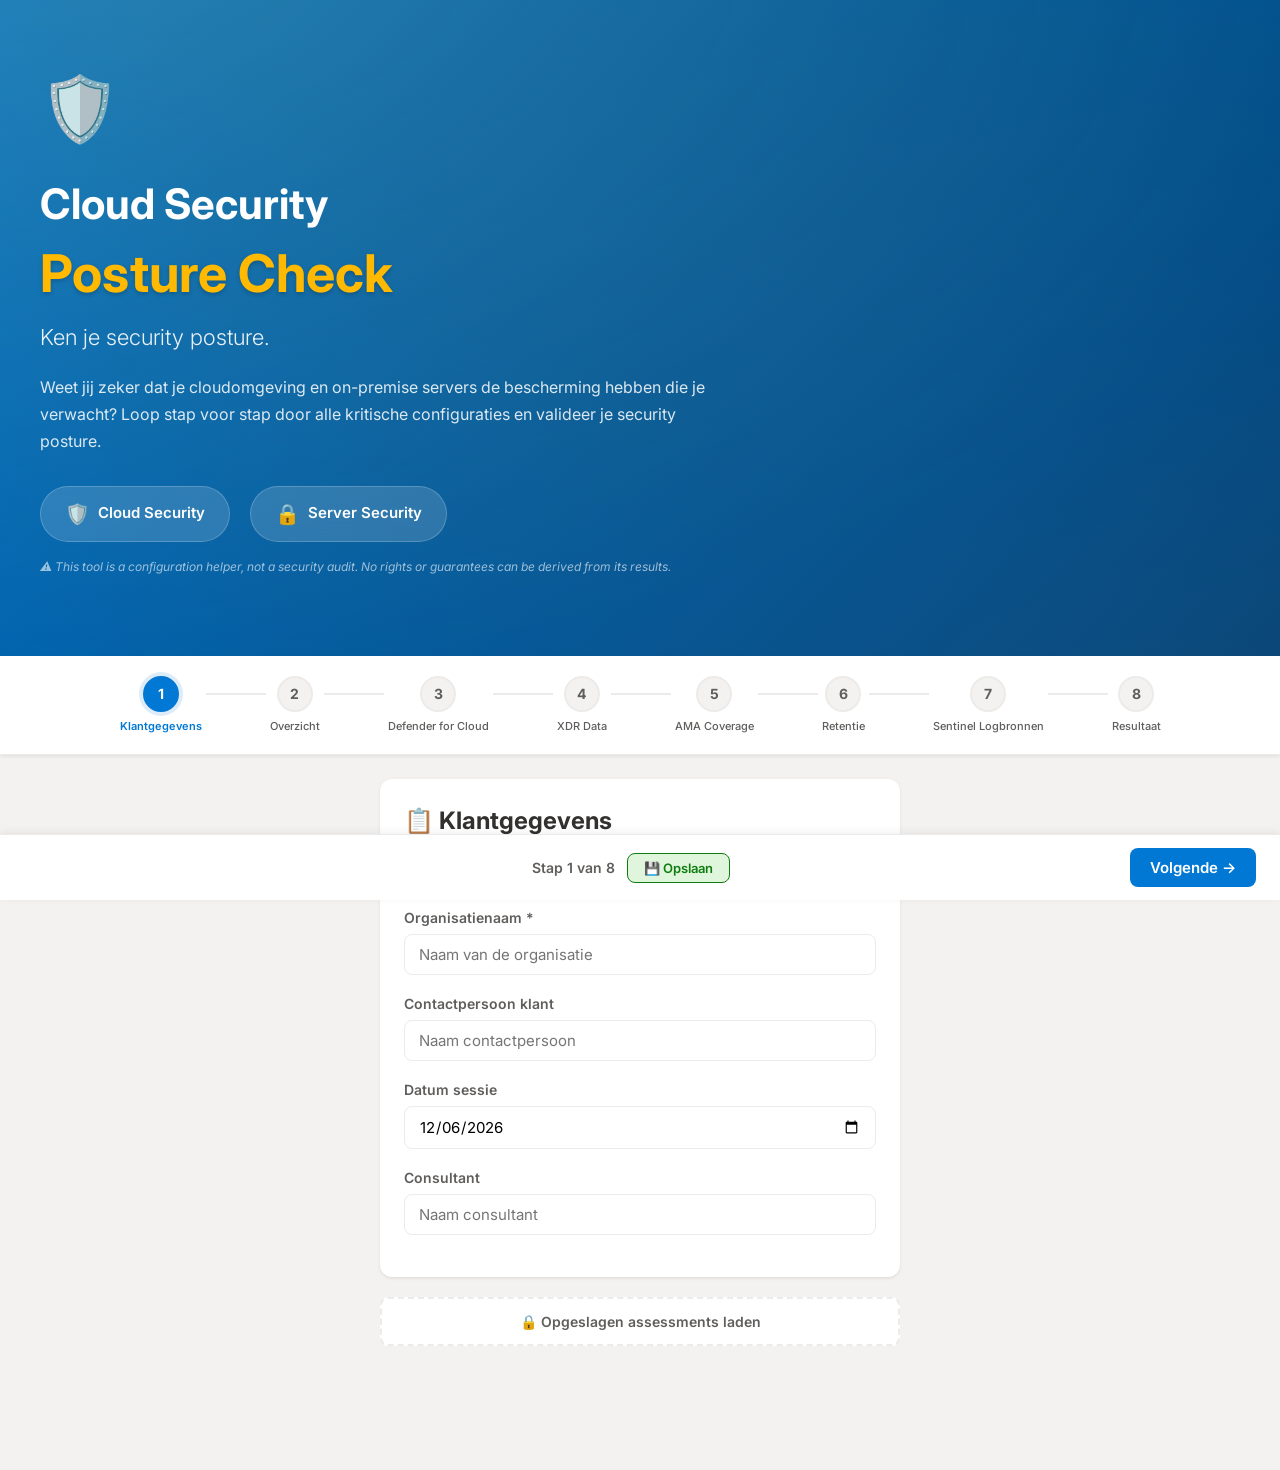
==== commit 6cef059e: "Remove Microsoft branding, add N.v.t. toggle state, disclaimer, coverage workbook link, update READM" ====
--- a/index.html
+++ b/index.html
@@ -3,7 +3,7 @@
 <head>
     <meta charset="UTF-8">
     <meta name="viewport" content="width=device-width, initial-scale=1.0">
-    <title>Microsoft Security APK Zomercheck</title>
+    <title>Cloud Security Posture Check</title>
     <link rel="stylesheet" href="styles.css">
     <link href="https://fonts.googleapis.com/css2?family=Segoe+UI:wght@300;400;600;700&family=Inter:wght@300;400;500;600;700&display=swap" rel="stylesheet">
 </head>
@@ -13,22 +13,21 @@
     <div class="hero">
         <div class="hero-layout">
             <div class="hero-text">
-                <div class="hero-sun">☀️</div>
-                <h1>Microsoft Security<br><span class="accent">APK Zomercheck</span></h1>
-                <p class="tagline">Veilig de zomer in!</p>
+                <div class="hero-sun">🛡️</div>
+                <h1>Cloud Security<br><span class="accent">Posture Check</span></h1>
+                <p class="tagline">Ken je security posture.</p>
                 <p class="hero-desc">
-                    De zomer komt eraan. Tijd voor zon en rust — maar helaas ook voor hackers 
-                    die juist in vakantieperiodes extra actief zijn. Check of je cloudomgeving 
-                    én on-premise serveromgeving nog de bescherming hebben die je verwacht.
+                    Weet jij zeker dat je cloudomgeving en on-premise servers de bescherming 
+                    hebben die je verwacht? Loop stap voor stap door alle kritische configuraties 
+                    en valideer je security posture.
                 </p>
                 <div class="hero-badges">
-                    <div class="badge"><span class="badge-icon">🛡️</span> Veilige Cloud</div>
-                    <div class="badge"><span class="badge-icon">🔒</span> Veilige Servers</div>
-                </div>
-            </div>
-            <div class="hero-image">
-                <img src="banner.png" alt="Microsoft Security APK Zomercheck">
-            </div>
+                    <div class="badge"><span class="badge-icon">🛡️</span> Cloud Security</div>
+                    <div class="badge"><span class="badge-icon">🔒</span> Server Security</div>
+                </div>
+                <p class="hero-disclaimer">⚠️ This tool is a configuration helper, not a security audit. No rights or guarantees can be derived from its results.</p>
+            </div>
+
         </div>
     </div>
 
@@ -85,7 +84,7 @@
             <div class="step-container narrow">
                 <div class="card">
                     <h2>📋 Klantgegevens</h2>
-                    <p class="section-desc">Vul de gegevens in van de organisatie waarvoor de zomercheck wordt uitgevoerd.</p>
+                    <p class="section-desc">Vul de gegevens in van de organisatie waarvoor de security check wordt uitgevoerd.</p>
                     <div class="form-group">
                         <label for="customerName">Organisatienaam *</label>
                         <input type="text" id="customerName" placeholder="Naam van de organisatie" required>
@@ -99,8 +98,8 @@
                         <input type="date" id="sessionDate">
                     </div>
                     <div class="form-group">
-                        <label for="consultant">Microsoft contactpersoon</label>
-                        <input type="text" id="consultant" placeholder="Naam Microsoft contactpersoon">
+                        <label for="consultant">Consultant</label>
+                        <input type="text" id="consultant" placeholder="Naam consultant">
                     </div>
                 </div>
 
@@ -192,6 +191,10 @@
                     <div class="info-box">
                         <strong>💡 Tip:</strong> In de praktijk zien we vaak dat omgevingen "beschermd lijken", maar dat essentiële onderdelen ontbreken of anders werken dan gedacht.
                     </div>
+                    <div class="info-box info-box-resource">
+                        <strong>📊 Coverage overzicht:</strong> Voor een visueel overzicht van de Defender for Cloud coverage kun je de ingebouwde <strong>Coverage workbook</strong> gebruiken in Defender for Cloud (via Workbooks → Coverage), of de community build versie op GitHub:
+                        <a href="https://github.com/rbaar/CloudCoverageWorkbook" target="_blank" rel="noopener noreferrer">github.com/rbaar/CloudCoverageWorkbook</a>
+                    </div>
                     <div class="general-notes">
                         <label for="defender-general-notes"><strong>📝 Algemene notities</strong></label>
                         <textarea id="defender-general-notes" rows="3" placeholder="Algemene opmerkingen over de Defender for Cloud omgeving..." oninput="updateSectionNote('defender', this.value)"></textarea>
@@ -573,8 +576,8 @@
     <div id="screen-report" class="screen">
         <header class="app-header">
             <div class="header-left">
-                <span class="header-logo">☀️</span>
-                <h1>Rapport – Security APK Zomercheck</h1>
+                <span class="header-logo">🛡️</span>
+                <h1>Rapport – Cloud Security Posture Check</h1>
             </div>
             <div class="header-right">
                 <button class="btn btn-secondary btn-small" onclick="closeReport()">← Terug naar check</button>
--- a/styles.css
+++ b/styles.css
@@ -84,6 +84,7 @@
 .hero .accent { color: var(--accent); font-size: 52px; display: block; text-shadow: 0 2px 4px rgba(0,0,0,0.2); }
 .tagline { font-size: 22px; font-weight: 300; opacity: 0.9; margin-bottom: 20px; }
 .hero-desc { max-width: 700px; font-size: 16px; opacity: 0.85; line-height: 1.7; margin-bottom: 30px; }
+.hero-disclaimer { max-width: 700px; font-size: 12px; opacity: 0.6; line-height: 1.5; margin-top: 16px; font-style: italic; }
 .hero-badges { display: flex; gap: 20px; flex-wrap: wrap; }
 .badge { background: rgba(255,255,255,0.15); -webkit-backdrop-filter: blur(10px); backdrop-filter: blur(10px); padding: 12px 24px; border-radius: 50px; font-size: 15px; font-weight: 600; display: flex; align-items: center; gap: 8px; border: 1px solid rgba(255,255,255,0.2); }
 .badge-icon { font-size: 20px; }
@@ -386,6 +387,12 @@
     border-radius: 0 var(--radius) var(--radius) 0;
     font-size: 14px; color: #6d5700;
 }
+.info-box-resource {
+    background: var(--primary-light); border-left-color: var(--primary);
+    color: var(--neutral-dark);
+}
+.info-box-resource a { color: var(--primary); font-weight: 600; }
+.info-box-resource a:hover { color: var(--primary-dark); }
 
 .general-notes {
     margin-top: 16px; display: flex; flex-direction: column; gap: 6px;
@@ -580,11 +587,14 @@
 .toggle-slider.on::after { transform: translateX(20px); }
 .toggle-slider.unassessed { background: #e0e0e0; opacity: 0.35; }
 .toggle-slider.unassessed::after { background: #d0d0d0; box-shadow: none; }
+.toggle-slider.na { background: var(--neutral-secondary); }
+.toggle-slider.na::after { transform: translateX(10px); opacity: 0.6; }
 .toggle-label {
-    font-size: 13px; font-weight: 600; min-width: 24px;
+    font-size: 13px; font-weight: 600; min-width: 36px;
     color: var(--neutral-secondary);
 }
 .toggle-slider.on ~ .toggle-label { color: var(--success); }
+.toggle-slider.na ~ .toggle-label { color: var(--neutral-secondary); }
 
 /* Question buttons */
 .question-buttons {
@@ -827,6 +837,7 @@
 .report-notes h4 { margin-bottom: 8px; font-size: 15px; }
 
 .report-footer { text-align: center; padding-top: 24px; border-top: 1px solid var(--neutral-border); color: var(--neutral-secondary); font-size: 13px; }
+.report-disclaimer { margin-top: 12px; font-size: 11px; opacity: 0.7; font-style: italic; max-width: 700px; margin-left: auto; margin-right: auto; }
 
 /* ============================================
    Print
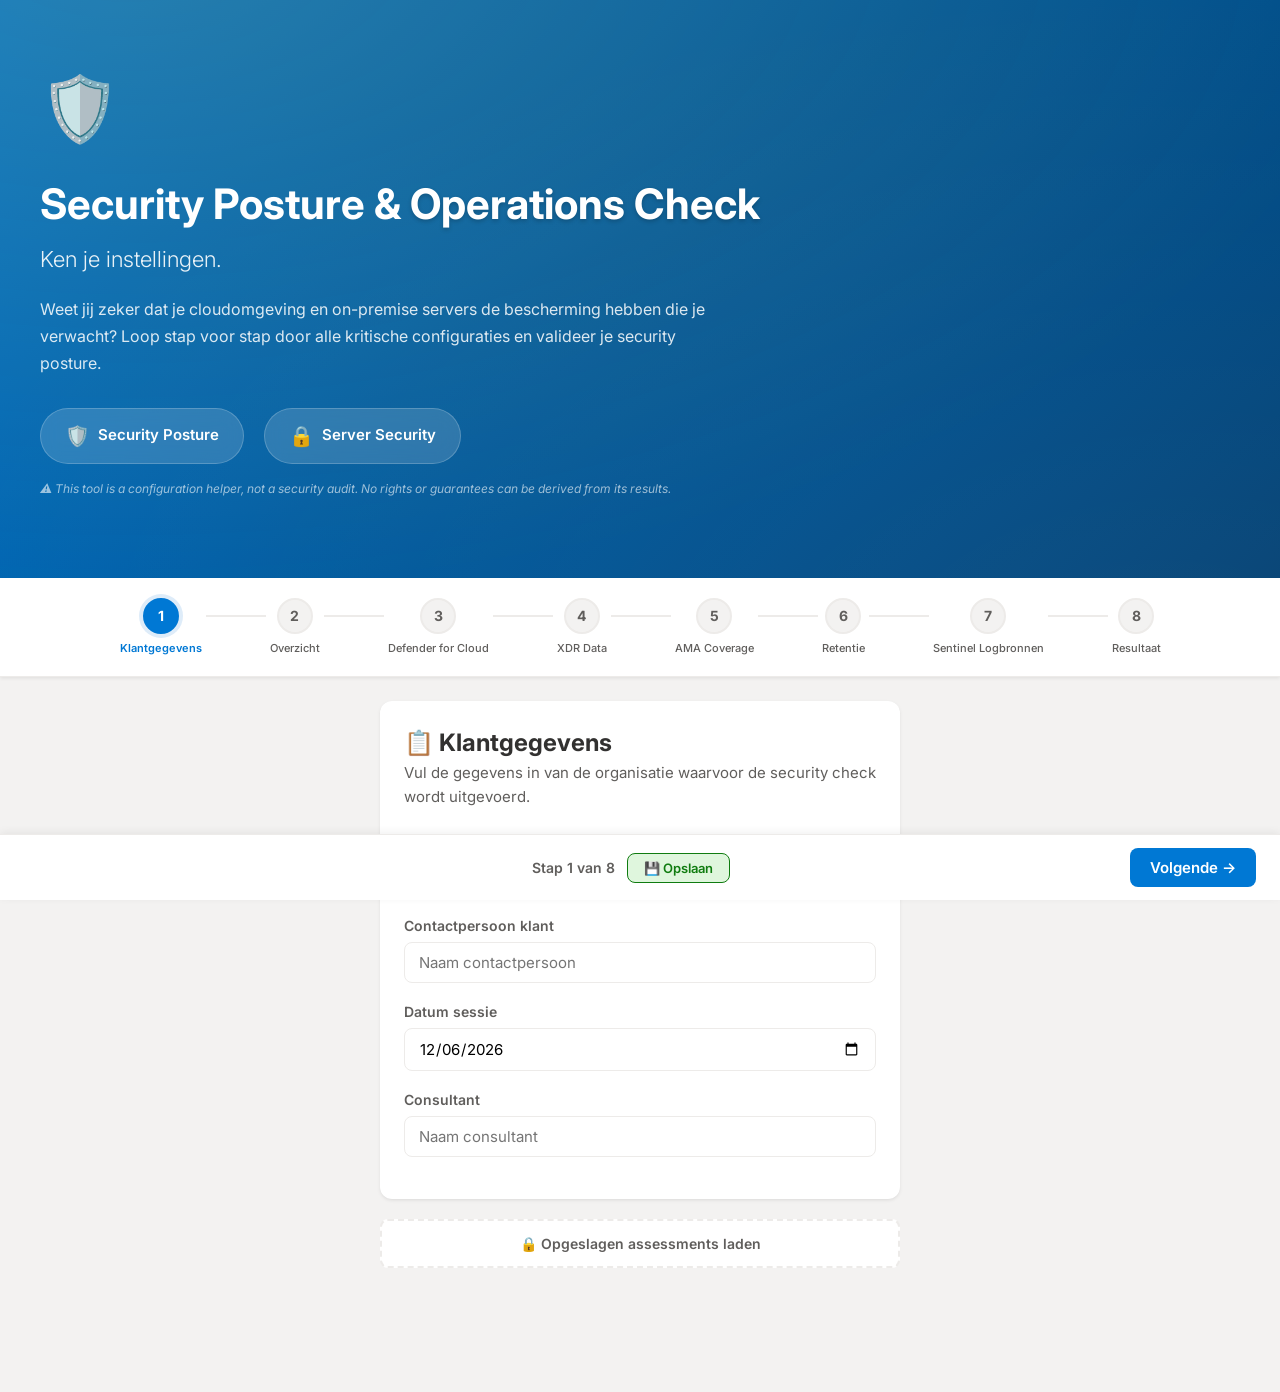
==== commit e994a934: "Rename to Security Posture & Operations Check, add SOC access question, fix title layout, tagline up" ====
--- a/index.html
+++ b/index.html
@@ -3,7 +3,7 @@
 <head>
     <meta charset="UTF-8">
     <meta name="viewport" content="width=device-width, initial-scale=1.0">
-    <title>Cloud Security Posture Check</title>
+    <title>Security Posture &amp; Operations Check</title>
     <link rel="stylesheet" href="styles.css">
     <link href="https://fonts.googleapis.com/css2?family=Segoe+UI:wght@300;400;600;700&family=Inter:wght@300;400;500;600;700&display=swap" rel="stylesheet">
 </head>
@@ -14,15 +14,15 @@
         <div class="hero-layout">
             <div class="hero-text">
                 <div class="hero-sun">🛡️</div>
-                <h1>Cloud Security<br><span class="accent">Posture Check</span></h1>
-                <p class="tagline">Ken je security posture.</p>
+                <h1>Security Posture &amp; <span class="accent">Operations Check</span></h1>
+                <p class="tagline">Ken je instellingen.</p>
                 <p class="hero-desc">
                     Weet jij zeker dat je cloudomgeving en on-premise servers de bescherming 
                     hebben die je verwacht? Loop stap voor stap door alle kritische configuraties 
                     en valideer je security posture.
                 </p>
                 <div class="hero-badges">
-                    <div class="badge"><span class="badge-icon">🛡️</span> Cloud Security</div>
+                    <div class="badge"><span class="badge-icon">🛡️</span> Security Posture</div>
                     <div class="badge"><span class="badge-icon">🔒</span> Server Security</div>
                 </div>
                 <p class="hero-disclaimer">⚠️ This tool is a configuration helper, not a security audit. No rights or guarantees can be derived from its results.</p>
@@ -202,6 +202,16 @@
                 </div>
 
                 <div class="category-group">
+                    <div class="category-header" onclick="toggleCategory('def-access')">
+                        <span class="category-icon">🔑</span>
+                        <h3>Toegang & Rechten</h3>
+                        <span id="cat-count-def-access" class="category-count"></span>
+                        <span class="chevron">▾</span>
+                    </div>
+                    <div id="cat-def-access" class="category-items expanded"></div>
+                </div>
+
+                <div class="category-group">
                     <div class="category-header" onclick="toggleCategory('def-coverage')">
                         <span class="category-icon">📊</span>
                         <h3>Beveiligingsdekking & Plannen</h3>
@@ -577,7 +587,7 @@
         <header class="app-header">
             <div class="header-left">
                 <span class="header-logo">🛡️</span>
-                <h1>Rapport – Cloud Security Posture Check</h1>
+                <h1>Rapport – Security Posture &amp; Operations Check</h1>
             </div>
             <div class="header-right">
                 <button class="btn btn-secondary btn-small" onclick="closeReport()">← Terug naar check</button>
--- a/styles.css
+++ b/styles.css
@@ -81,7 +81,7 @@
 @keyframes float { 0%, 100% { transform: translateY(0); } 50% { transform: translateY(-10px); } }
 
 .hero h1 { font-size: 42px; font-weight: 700; margin-bottom: 8px; position: relative; }
-.hero .accent { color: var(--accent); font-size: 52px; display: block; text-shadow: 0 2px 4px rgba(0,0,0,0.2); }
+.hero .accent { color: white; font-size: 42px; display: inline; text-shadow: 0 2px 4px rgba(0,0,0,0.2); }
 .tagline { font-size: 22px; font-weight: 300; opacity: 0.9; margin-bottom: 20px; }
 .hero-desc { max-width: 700px; font-size: 16px; opacity: 0.85; line-height: 1.7; margin-bottom: 30px; }
 .hero-disclaimer { max-width: 700px; font-size: 12px; opacity: 0.6; line-height: 1.5; margin-top: 16px; font-style: italic; }
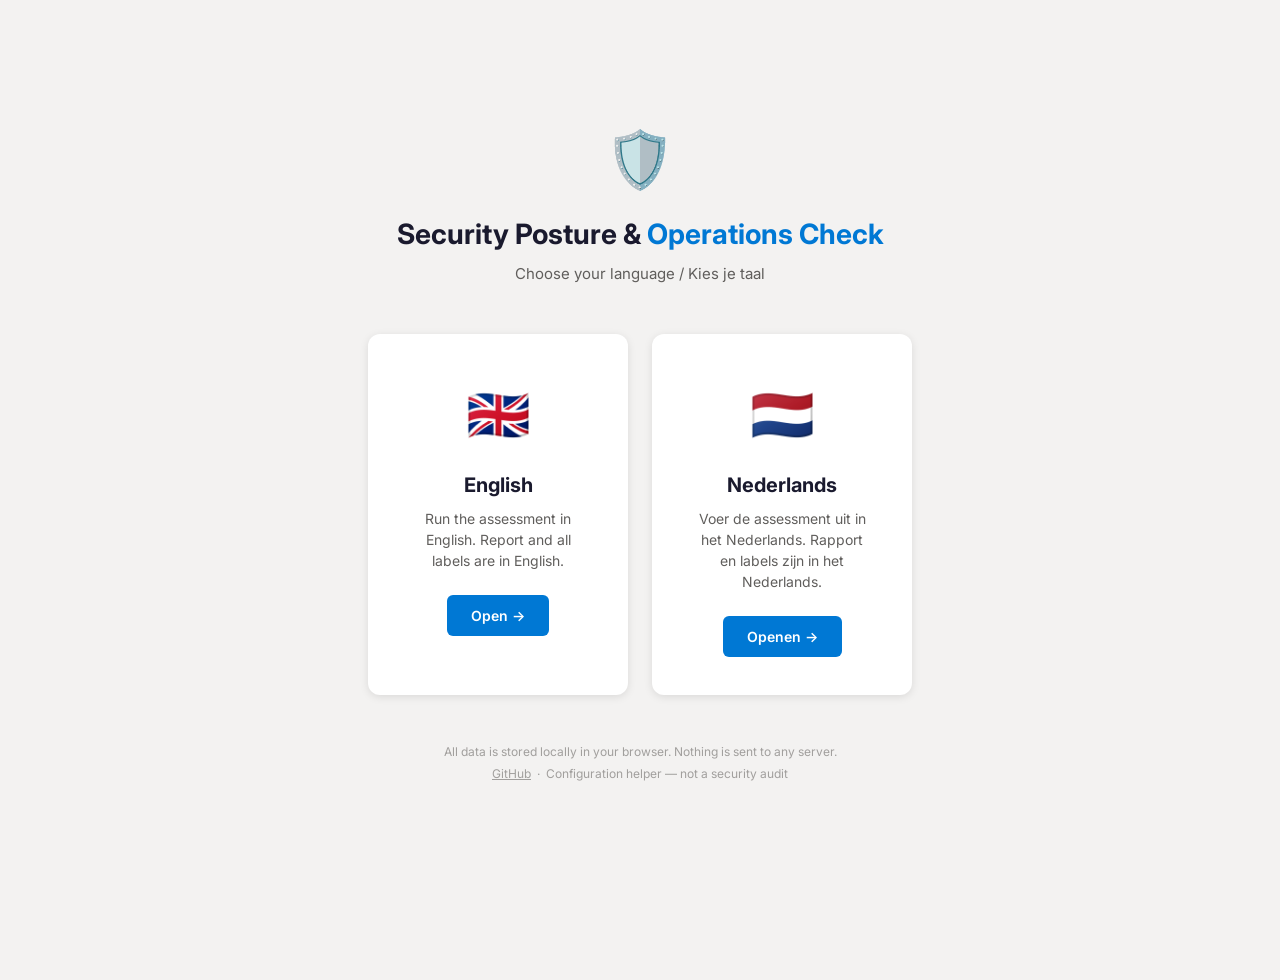
==== commit f73c75a1: "Add language selector landing page, rename NL app to index-nl.html, add GitHub Pages docs" ====
--- a/index.html
+++ b/index.html
@@ -1,604 +1,140 @@
 <!DOCTYPE html>
-<html lang="nl">
+<html lang="en">
 <head>
     <meta charset="UTF-8">
     <meta name="viewport" content="width=device-width, initial-scale=1.0">
     <title>Security Posture &amp; Operations Check</title>
     <link rel="stylesheet" href="styles.css">
-    <link href="https://fonts.googleapis.com/css2?family=Segoe+UI:wght@300;400;600;700&family=Inter:wght@300;400;500;600;700&display=swap" rel="stylesheet">
+    <link href="https://fonts.googleapis.com/css2?family=Inter:wght@300;400;500;600;700&display=swap" rel="stylesheet">
+    <style>
+        .lang-page {
+            min-height: 100vh;
+            display: flex;
+            flex-direction: column;
+            align-items: center;
+            justify-content: center;
+            padding: 40px 24px;
+            background: var(--bg-light, #f3f2f1);
+        }
+        .lang-header {
+            text-align: center;
+            margin-bottom: 48px;
+        }
+        .lang-header .hero-sun {
+            font-size: 56px;
+            margin-bottom: 12px;
+        }
+        .lang-header h1 {
+            font-size: 28px;
+            font-weight: 700;
+            color: #1a1a2e;
+            margin: 0 0 8px;
+        }
+        .lang-header h1 .accent {
+            color: #0078d4;
+        }
+        .lang-header p {
+            color: #605e5c;
+            font-size: 15px;
+            margin: 0;
+        }
+        .lang-cards {
+            display: flex;
+            gap: 24px;
+            flex-wrap: wrap;
+            justify-content: center;
+        }
+        .lang-card {
+            background: #fff;
+            border-radius: 12px;
+            box-shadow: 0 2px 8px rgba(0,0,0,0.10);
+            padding: 40px 40px 36px;
+            width: 260px;
+            text-align: center;
+            text-decoration: none;
+            color: inherit;
+            border: 2px solid transparent;
+            transition: border-color 0.15s, box-shadow 0.15s, transform 0.15s;
+            cursor: pointer;
+        }
+        .lang-card:hover {
+            border-color: #0078d4;
+            box-shadow: 0 4px 18px rgba(0,120,212,0.18);
+            transform: translateY(-3px);
+        }
+        .lang-card .flag {
+            font-size: 52px;
+            display: block;
+            margin-bottom: 16px;
+        }
+        .lang-card h2 {
+            font-size: 20px;
+            font-weight: 700;
+            margin: 0 0 8px;
+            color: #1a1a2e;
+        }
+        .lang-card p {
+            font-size: 14px;
+            color: #605e5c;
+            margin: 0 0 24px;
+            line-height: 1.5;
+        }
+        .lang-card .lang-btn {
+            display: inline-block;
+            background: #0078d4;
+            color: #fff;
+            font-size: 14px;
+            font-weight: 600;
+            padding: 10px 24px;
+            border-radius: 6px;
+            text-decoration: none;
+            transition: background 0.15s;
+        }
+        .lang-card:hover .lang-btn {
+            background: #106ebe;
+        }
+        .lang-footer {
+            margin-top: 48px;
+            font-size: 12px;
+            color: #a19f9d;
+            text-align: center;
+        }
+        .lang-footer a {
+            color: #a19f9d;
+        }
+    </style>
 </head>
 <body>
+    <div class="lang-page">
+        <div class="lang-header">
+            <div class="hero-sun">🛡️</div>
+            <h1>Security Posture &amp; <span class="accent">Operations Check</span></h1>
+            <p>Choose your language / Kies je taal</p>
+        </div>
 
-    <!-- Hero Banner -->
-    <div class="hero">
-        <div class="hero-layout">
-            <div class="hero-text">
-                <div class="hero-sun">🛡️</div>
-                <h1>Security Posture &amp; <span class="accent">Operations Check</span></h1>
-                <p class="tagline">Ken je instellingen.</p>
-                <p class="hero-desc">
-                    Weet jij zeker dat je cloudomgeving en on-premise servers de bescherming 
-                    hebben die je verwacht? Loop stap voor stap door alle kritische configuraties 
-                    en valideer je security posture.
-                </p>
-                <div class="hero-badges">
-                    <div class="badge"><span class="badge-icon">🛡️</span> Security Posture</div>
-                    <div class="badge"><span class="badge-icon">🔒</span> Server Security</div>
-                </div>
-                <p class="hero-disclaimer">⚠️ This tool is a configuration helper, not a security audit. No rights or guarantees can be derived from its results.</p>
-            </div>
+        <div class="lang-cards">
+            <a class="lang-card" href="index-en.html">
+                <span class="flag">🇬🇧</span>
+                <h2>English</h2>
+                <p>Run the assessment in English. Report and all labels are in English.</p>
+                <span class="lang-btn">Open →</span>
+            </a>
+            <a class="lang-card" href="index-nl.html">
+                <span class="flag">🇳🇱</span>
+                <h2>Nederlands</h2>
+                <p>Voer de assessment uit in het Nederlands. Rapport en labels zijn in het Nederlands.</p>
+                <span class="lang-btn">Openen →</span>
+            </a>
+        </div>
 
+        <div class="lang-footer">
+            <p>All data is stored locally in your browser. Nothing is sent to any server.</p>
+            <p style="margin-top:4px">
+                <a href="https://github.com/rbaar/mdc-sentinel-check" target="_blank" rel="noopener noreferrer">GitHub</a>
+                &nbsp;·&nbsp;
+                Configuration helper — not a security audit
+            </p>
         </div>
     </div>
-
-    <!-- Stepper Navigation -->
-    <nav class="stepper" id="stepper">
-        <div class="stepper-track">
-            <div class="step active" data-step="1" onclick="goToStep(1)">
-                <div class="step-circle">1</div>
-                <div class="step-label">Klantgegevens</div>
-            </div>
-            <div class="step-line"></div>
-            <div class="step" data-step="2" onclick="goToStep(2)">
-                <div class="step-circle">2</div>
-                <div class="step-label">Overzicht</div>
-            </div>
-            <div class="step-line"></div>
-            <div class="step" data-step="3" onclick="goToStep(3)">
-                <div class="step-circle">3</div>
-                <div class="step-label">Defender for Cloud</div>
-            </div>
-            <div class="step-line"></div>
-            <div class="step" data-step="4" onclick="goToStep(4)">
-                <div class="step-circle">4</div>
-                <div class="step-label">XDR Data</div>
-            </div>
-            <div class="step-line"></div>
-            <div class="step" data-step="5" onclick="goToStep(5)">
-                <div class="step-circle">5</div>
-                <div class="step-label">AMA Coverage</div>
-            </div>
-            <div class="step-line"></div>
-            <div class="step" data-step="6" onclick="goToStep(6)">
-                <div class="step-circle">6</div>
-                <div class="step-label">Retentie</div>
-            </div>
-            <div class="step-line"></div>
-            <div class="step" data-step="7" onclick="goToStep(7)">
-                <div class="step-circle">7</div>
-                <div class="step-label">Sentinel Logbronnen</div>
-            </div>
-            <div class="step-line"></div>
-            <div class="step" data-step="8" onclick="goToStep(8)">
-                <div class="step-circle">8</div>
-                <div class="step-label">Resultaat</div>
-            </div>
-        </div>
-    </nav>
-
-    <!-- Main Content Area -->
-    <main class="main-content">
-
-        <!-- Step 1: Klantgegevens -->
-        <section id="step-1" class="step-panel active">
-            <div class="step-container narrow">
-                <div class="card">
-                    <h2>📋 Klantgegevens</h2>
-                    <p class="section-desc">Vul de gegevens in van de organisatie waarvoor de security check wordt uitgevoerd.</p>
-                    <div class="form-group">
-                        <label for="customerName">Organisatienaam *</label>
-                        <input type="text" id="customerName" placeholder="Naam van de organisatie" required>
-                    </div>
-                    <div class="form-group">
-                        <label for="customerContact">Contactpersoon klant</label>
-                        <input type="text" id="customerContact" placeholder="Naam contactpersoon">
-                    </div>
-                    <div class="form-group">
-                        <label for="sessionDate">Datum sessie</label>
-                        <input type="date" id="sessionDate">
-                    </div>
-                    <div class="form-group">
-                        <label for="consultant">Consultant</label>
-                        <input type="text" id="consultant" placeholder="Naam consultant">
-                    </div>
-                </div>
-
-                <!-- Saved Assessments (hidden by default) -->
-                <button class="btn btn-secondary btn-consultant-toggle" onclick="toggleSavedPanel()">🔒 Opgeslagen assessments laden</button>
-                <div class="card saved-panel-hidden" id="saved-assessments-card">
-                    <div class="saved-panel-header">
-                        <h2>📂 Opgeslagen assessments</h2>
-                        <button class="btn btn-small btn-secondary" onclick="toggleSavedPanel()">Verbergen</button>
-                    </div>
-                    <p class="section-desc">Ga verder met een eerder opgeslagen assessment, of start een nieuwe check.</p>
-                    <div id="saved-list" class="saved-list">
-                        <p class="saved-empty">Geen opgeslagen assessments gevonden.</p>
-                    </div>
-                </div>
-            </div>
-        </section>
-
-        <!-- Step 2: Overzicht -->
-        <section id="step-2" class="step-panel">
-            <div class="step-container">
-                <div class="card">
-                    <h2>📊 Overzicht</h2>
-                    <p class="section-desc">Klik op een onderwerp om direct naar de betreffende check te gaan, of loop stap voor stap door de wizard.</p>
-                </div>
-
-                <div class="overview-grid">
-                    <div class="overview-card" onclick="goToStep(3)">
-                        <div class="scope-toggle" data-section="defender" onclick="toggleScope(event, 'defender')" title="Klik om scope te wijzigen"></div>
-                        <div class="overview-icon">🛡️</div>
-                        <h3>Defender for Cloud</h3>
-                        <p>Beveiligingsdekking, CSPM, workload protection en secure score.</p>
-                        <div class="overview-progress" id="overview-progress-defender">
-                            <div class="overview-bar"><div class="overview-bar-fill" style="width:0%"></div></div>
-                            <span class="overview-count">0/0</span>
-                        </div>
-                    </div>
-                    <div class="overview-card" onclick="goToStep(4)">
-                        <div class="scope-toggle" data-section="xdr" onclick="toggleScope(event, 'xdr')" title="Klik om scope te wijzigen"></div>
-                        <div class="overview-icon">⚔️</div>
-                        <h3>XDR Data</h3>
-                        <p>Defender XDR data connectors, incidenten en signalen in Sentinel.</p>
-                        <div class="overview-progress" id="overview-progress-xdr">
-                            <div class="overview-bar"><div class="overview-bar-fill" style="width:0%"></div></div>
-                            <span class="overview-count">0/0</span>
-                        </div>
-                    </div>
-                    <div class="overview-card" onclick="goToStep(5)">
-                        <div class="scope-toggle" data-section="ama" onclick="toggleScope(event, 'ama')" title="Klik om scope te wijzigen"></div>
-                        <div class="overview-icon">📡</div>
-                        <h3>AMA Coverage</h3>
-                        <p>Azure Monitor Agent dekking op servers, data collection rules.</p>
-                        <div class="overview-progress" id="overview-progress-ama">
-                            <div class="overview-bar"><div class="overview-bar-fill" style="width:0%"></div></div>
-                            <span class="overview-count">0/0</span>
-                        </div>
-                    </div>
-                    <div class="overview-card" onclick="goToStep(6)">
-                        <div class="scope-toggle" data-section="retentie" onclick="toggleScope(event, 'retentie')" title="Klik om scope te wijzigen"></div>
-                        <div class="overview-icon">🕐</div>
-                        <h3>Retentie</h3>
-                        <p>Log retentie-instellingen, opslagduur en compliance-vereisten.</p>
-                        <div class="overview-progress" id="overview-progress-retentie">
-                            <div class="overview-bar"><div class="overview-bar-fill" style="width:0%"></div></div>
-                            <span class="overview-count">0/0</span>
-                        </div>
-                    </div>
-                    <div class="overview-card" onclick="goToStep(7)">
-                        <div class="scope-toggle" data-section="logbronnen" onclick="toggleScope(event, 'logbronnen')" title="Klik om scope te wijzigen"></div>
-                        <div class="overview-icon">🔌</div>
-                        <h3>Sentinel Logbronnen</h3>
-                        <p>Data connectors, log ingestie en zichtbaarheid van bronnen.</p>
-                        <div class="overview-progress" id="overview-progress-logbronnen">
-                            <div class="overview-bar"><div class="overview-bar-fill" style="width:0%"></div></div>
-                            <span class="overview-count">0/0</span>
-                        </div>
-                    </div>
-                </div>
-            </div>
-        </section>
-
-        <!-- Step 3: Defender for Cloud -->
-        <section id="step-3" class="step-panel">
-            <div class="step-container">
-                <div class="oos-banner" id="oos-banner-defender" style="display:none">⛔ Dit onderdeel is gemarkeerd als <strong>Out of Scope</strong> in het overzicht</div>
-                <div class="section-intro card">
-                    <h2>🛡️ Defender for Cloud</h2>
-                    <p>Samen bekijken we de huidige beveiligingsdekking in Azure én on-premise servers. We controleren of alle gewenste Defender beschermingsmaatregelen daadwerkelijk actief zijn.</p>
-                    <div class="info-box">
-                        <strong>💡 Tip:</strong> In de praktijk zien we vaak dat omgevingen "beschermd lijken", maar dat essentiële onderdelen ontbreken of anders werken dan gedacht.
-                    </div>
-                    <div class="info-box info-box-resource">
-                        <strong>📊 Coverage overzicht:</strong> Voor een visueel overzicht van de Defender for Cloud coverage kun je de ingebouwde <strong>Coverage workbook</strong> gebruiken in Defender for Cloud (via Workbooks → Coverage), of de community build versie op GitHub:
-                        <a href="https://github.com/rbaar/CloudCoverageWorkbook" target="_blank" rel="noopener noreferrer">github.com/rbaar/CloudCoverageWorkbook</a>
-                    </div>
-                    <div class="general-notes">
-                        <label for="defender-general-notes"><strong>📝 Algemene notities</strong></label>
-                        <textarea id="defender-general-notes" rows="3" placeholder="Algemene opmerkingen over de Defender for Cloud omgeving..." oninput="updateSectionNote('defender', this.value)"></textarea>
-                    </div>
-                </div>
-
-                <div class="category-group">
-                    <div class="category-header" onclick="toggleCategory('def-access')">
-                        <span class="category-icon">🔑</span>
-                        <h3>Toegang & Rechten</h3>
-                        <span id="cat-count-def-access" class="category-count"></span>
-                        <span class="chevron">▾</span>
-                    </div>
-                    <div id="cat-def-access" class="category-items expanded"></div>
-                </div>
-
-                <div class="category-group">
-                    <div class="category-header" onclick="toggleCategory('def-coverage')">
-                        <span class="category-icon">📊</span>
-                        <h3>Beveiligingsdekking & Plannen</h3>
-                        <span id="cat-count-def-coverage" class="category-count"></span>
-                        <span class="chevron">▾</span>
-                    </div>
-                    <div id="cat-def-coverage" class="category-items expanded"></div>
-                </div>
-
-                <div class="category-group">
-                    <div class="category-header" onclick="toggleCategory('def-cspm')">
-                        <span class="category-icon">🔍</span>
-                        <h3>Cloud Security Posture Management (CSPM)</h3>
-                        <span id="cat-count-def-cspm" class="category-count"></span>
-                        <span class="chevron">▾</span>
-                    </div>
-                    <div id="cat-def-cspm" class="category-items expanded"></div>
-                </div>
-
-                <div class="category-group" id="section-def-cspm-config">
-                    <div class="category-header" onclick="toggleCategory('def-cspm-config')">
-                        <span class="category-icon">⚙️</span>
-                        <h3>Defender CSPM Configuratie</h3>
-                        <span id="cat-count-def-cspm-config" class="category-count"></span>
-                        <span class="chevron">▾</span>
-                    </div>
-                    <div id="cat-def-cspm-config" class="category-items expanded"></div>
-                </div>
-
-                <div class="category-group" id="section-def-ai-config">
-                    <div class="category-header" onclick="toggleCategory('def-ai-config')">
-                        <span class="category-icon">🤖</span>
-                        <h3>AI Services Configuratie</h3>
-                        <span id="cat-count-def-ai-config" class="category-count"></span>
-                        <span class="chevron">▾</span>
-                    </div>
-                    <div id="cat-def-ai-config" class="category-items expanded"></div>
-                </div>
-
-                <div class="category-group" id="section-def-storage-config">
-                    <div class="category-header" onclick="toggleCategory('def-storage-config')">
-                        <span class="category-icon">📦</span>
-                        <h3>Defender for Storage Configuratie</h3>
-                        <span id="cat-count-def-storage-config" class="category-count"></span>
-                        <span class="chevron">▾</span>
-                    </div>
-                    <div id="cat-def-storage-config" class="category-items expanded"></div>
-                </div>
-
-                <div class="category-group" id="section-def-servers-config">
-                    <div class="category-header" onclick="toggleCategory('def-servers-config')">
-                        <span class="category-icon">🖥️</span>
-                        <h3>Defender for Servers Configuratie</h3>
-                        <span id="cat-count-def-servers-config" class="category-count"></span>
-                        <span class="chevron">▾</span>
-                    </div>
-                    <div id="cat-def-servers-config" class="category-items expanded"></div>
-                </div>
-
-                <div class="category-group">
-                    <div class="category-header" onclick="toggleCategory('def-verdict')">
-                        <span class="category-icon">📋</span>
-                        <h3>Beoordeling</h3>
-                        <span id="cat-count-def-verdict" class="category-count"></span>
-                        <span class="chevron">▾</span>
-                    </div>
-                    <div id="cat-def-verdict" class="category-items expanded"></div>
-                </div>
-            </div>
-        </section>
-
-        <!-- Step 4: XDR Data -->
-        <section id="step-4" class="step-panel">
-            <div class="step-container">
-                <div class="oos-banner" id="oos-banner-xdr" style="display:none">⛔ Dit onderdeel is gemarkeerd als <strong>Out of Scope</strong> in het overzicht</div>
-                <div class="section-intro card">
-                    <h2>⚔️ XDR Data</h2>
-                    <p>Controleer of alle Defender XDR signalen correct worden doorgestuurd naar Sentinel en of incidenten goed binnenkomen.</p>
-                    <div class="info-box">
-                        <strong>💡 Tip:</strong> Komen de signalen van Defender for Endpoint, Identity, Office 365 en Cloud Apps netjes binnen in Sentinel?
-                    </div>
-                    <div class="general-notes">
-                        <label for="xdr-general-notes"><strong>📝 Algemene notities</strong></label>
-                        <textarea id="xdr-general-notes" rows="3" placeholder="Algemene opmerkingen over XDR Data..." oninput="updateSectionNote('xdr', this.value)"></textarea>
-                    </div>
-                </div>
-
-                <div class="category-group">
-                    <div class="category-header" onclick="toggleCategory('xdr-intake')">
-                        <span class="category-icon">⚡</span>
-                        <h3>Setup</h3>
-                        <span id="cat-count-xdr-intake" class="category-count"></span>
-                        <span class="chevron">▾</span>
-                    </div>
-                    <div id="cat-xdr-intake" class="category-items expanded"></div>
-                </div>
-
-                <div class="category-group" id="section-xdr-datalake">
-                    <div class="category-header" onclick="toggleCategory('xdr-datalake')">
-                        <span class="category-icon">🗄️</span>
-                        <h3>Data Lake</h3>
-                        <span id="cat-count-xdr-datalake" class="category-count"></span>
-                        <span class="chevron">▾</span>
-                    </div>
-                    <div id="cat-xdr-datalake" class="category-items expanded"></div>
-                </div>
-
-                <div class="category-group" id="section-xdr-sentinel" style="display:none">
-                    <div class="category-header" onclick="toggleCategory('xdr-sentinel')">
-                        <span class="category-icon">📡</span>
-                        <h3>XDR Data naar Sentinel</h3>
-                        <span id="cat-count-xdr-sentinel" class="category-count"></span>
-                        <span class="chevron">▾</span>
-                    </div>
-                    <div id="cat-xdr-sentinel" class="category-items expanded"></div>
-                </div>
-
-                <div class="category-group">
-                    <div class="category-header" onclick="toggleCategory('xdr-verdict')">
-                        <span class="category-icon">📋</span>
-                        <h3>Beoordeling</h3>
-                        <span id="cat-count-xdr-verdict" class="category-count"></span>
-                        <span class="chevron">▾</span>
-                    </div>
-                    <div id="cat-xdr-verdict" class="category-items expanded"></div>
-                </div>
-
-            </div>
-        </section>
-
-        <!-- Step 5: AMA Coverage -->
-        <section id="step-5" class="step-panel">
-            <div class="step-container">
-                <div class="oos-banner" id="oos-banner-ama" style="display:none">⛔ Dit onderdeel is gemarkeerd als <strong>Out of Scope</strong> in het overzicht</div>
-                <div class="section-intro card">
-                    <h2>📡 AMA Coverage</h2>
-                    <p>Controleer of de Azure Monitor Agent (AMA) correct is uitgerold op alle servers en of data collection rules goed zijn geconfigureerd.</p>
-                    <div class="info-box">
-                        <strong>💡 Tip:</strong> AMA is de opvolger van de Legacy Log Analytics Agent (MMA). Controleer of de migratie volledig is afgerond.
-                        <br><br>📊 <a href="https://github.com/mathijsvermaat/Defender-AMA-coverage" target="_blank" rel="noopener noreferrer">Coverage Workbook op GitHub</a>
-                    </div>
-                    <div class="general-notes">
-                        <label for="ama-general-notes"><strong>📝 Algemene notities</strong></label>
-                        <textarea id="ama-general-notes" rows="3" placeholder="Algemene opmerkingen over AMA Coverage..." oninput="updateSectionNote('ama', this.value)"></textarea>
-                    </div>
-                </div>
-
-                <div class="category-group">
-                    <div class="category-header" onclick="toggleCategory('ama-intake')">
-                        <span class="category-icon">💻</span>
-                        <h3>Setup</h3>
-                        <span id="cat-count-ama-intake" class="category-count"></span>
-                        <span class="chevron">▾</span>
-                    </div>
-                    <div id="cat-ama-intake" class="category-items expanded"></div>
-                </div>
-
-                <div class="category-group">
-                    <div class="category-header" onclick="toggleCategory('ama-verdict')">
-                        <span class="category-icon">📋</span>
-                        <h3>Beoordeling</h3>
-                        <span id="cat-count-ama-verdict" class="category-count"></span>
-                        <span class="chevron">▾</span>
-                    </div>
-                    <div id="cat-ama-verdict" class="category-items expanded"></div>
-                </div>
-            </div>
-        </section>
-
-        <!-- Step 6: Retentie -->
-        <section id="step-6" class="step-panel">
-            <div class="step-container">
-                <div class="oos-banner" id="oos-banner-retentie" style="display:none">⛔ Dit onderdeel is gemarkeerd als <strong>Out of Scope</strong> in het overzicht</div>
-                <div class="section-intro card">
-                    <h2>� Retentie</h2>
-                    <p>Controleer of de retentie-instellingen van logs en tabellen aansluiten bij de organisatie-eisen en compliance-vereisten.</p>
-                    <div class="info-box">
-                        <strong>💡 Tip:</strong> Standaard retentie is 90 dagen. Voor incident-analyse en compliance is dit vaak onvoldoende. Check of kritieke tabellen langere retentie hebben.
-                    </div>
-                    <div class="general-notes">
-                        <label for="retentie-general-notes"><strong>📝 Algemene notities</strong></label>
-                        <textarea id="retentie-general-notes" rows="3" placeholder="Algemene opmerkingen over Retentie..." oninput="updateSectionNote('retentie', this.value)"></textarea>
-                    </div>
-                </div>
-
-                <div class="category-group">
-                    <div class="category-header" onclick="toggleCategory('ret-intake')">
-                        <span class="category-icon">📋</span>
-                        <h3>Retentie Policy</h3>
-                        <span id="cat-count-ret-intake" class="category-count"></span>
-                        <span class="chevron">▾</span>
-                    </div>
-                    <div id="cat-ret-intake" class="category-items expanded"></div>
-                </div>
-
-                <div class="category-group" id="section-ret-policy" style="display:none">
-                    <div class="category-header" onclick="toggleCategory('ret-policy')">
-                        <span class="category-icon">⏱️</span>
-                        <h3>Retentie Periodes</h3>
-                        <span id="cat-count-ret-policy" class="category-count"></span>
-                        <span class="chevron">▾</span>
-                    </div>
-                    <div id="cat-ret-policy" class="category-items expanded"></div>
-                </div>
-
-                <div class="category-group">
-                    <div class="category-header" onclick="toggleCategory('ret-check')">
-                        <span class="category-icon">✅</span>
-                        <h3>Retentie Controle</h3>
-                        <span id="cat-count-ret-check" class="category-count"></span>
-                        <span class="chevron">▾</span>
-                    </div>
-                    <div id="cat-ret-check" class="category-items expanded"></div>
-                </div>
-
-                <div class="category-group" id="section-ret-xdr">
-                    <div class="category-header" onclick="toggleCategory('ret-xdr')">
-                        <span class="category-icon">⏱️</span>
-                        <h3>XDR Data Retentie</h3>
-                        <span id="cat-count-ret-xdr" class="category-count"></span>
-                        <span class="chevron">▾</span>
-                    </div>
-                    <div id="cat-ret-xdr" class="category-items expanded"></div>
-                </div>
-
-                <div class="category-group">
-                    <div class="category-header" onclick="toggleCategory('ret-verdict')">
-                        <span class="category-icon">📋</span>
-                        <h3>Beoordeling</h3>
-                        <span id="cat-count-ret-verdict" class="category-count"></span>
-                        <span class="chevron">▾</span>
-                    </div>
-                    <div id="cat-ret-verdict" class="category-items expanded"></div>
-                </div>
-            </div>
-        </section>
-
-        <!-- Step 7: Sentinel Logbronnen -->
-        <section id="step-7" class="step-panel">
-            <div class="step-container">
-                <div class="oos-banner" id="oos-banner-logbronnen" style="display:none">⛔ Dit onderdeel is gemarkeerd als <strong>Out of Scope</strong> in het overzicht</div>
-                <div class="section-intro card">
-                    <h2>🔌 Sentinel Logbronnen</h2>
-                    <p>Controleer welke logbronnen zijn aangesloten op Sentinel en of alle kritieke bronnen zichtbaar zijn.</p>
-                    <div class="info-box">
-                        <strong>💡 Tip:</strong> Blinde vlekken in logbronnen betekenen blinde vlekken in detectie. Controleer of alle kritieke systemen logs leveren.
-                    </div>
-                    <div class="general-notes">
-                        <label for="logbronnen-general-notes"><strong>📝 Algemene notities</strong></label>
-                        <textarea id="logbronnen-general-notes" rows="3" placeholder="Algemene opmerkingen over Sentinel Logbronnen..." oninput="updateSectionNote('logbronnen', this.value)"></textarea>
-                    </div>
-                </div>
-
-                <div class="category-group">
-                    <div class="category-header" onclick="toggleCategory('log-tier1')">
-                        <span class="category-icon">⭐</span>
-                        <h3>Tier 1 - Minimaal Aanbevolen Connectors</h3>
-                        <span id="cat-count-log-tier1" class="category-count"></span>
-                        <span class="chevron">▾</span>
-                    </div>
-                    <div id="cat-log-tier1" class="category-items expanded"></div>
-                </div>
-
-                <div class="category-group" id="catgroup-log-tier2">
-                    <div class="category-header" onclick="toggleCategory('log-tier2')">
-                        <span class="category-icon">🔷</span>
-                        <h3>Tier 2 - Extended Visibility</h3>
-                        <span id="cat-count-log-tier2" class="category-count"></span>
-                        <span class="chevron">▾</span>
-                    </div>
-                    <div class="cat-scope-bar" id="cat-scope-bar-log-tier2">
-                        <button class="cat-scope-btn" id="cat-scope-btn-log-tier2" onclick="toggleCatScope('log-tier2')" title="Markeer als buiten scope">⛔ Buiten scope voor nu</button>
-                        <button class="followup-btn" id="cat-followup-btn-log-tier2" onclick="toggleCatFollowup('log-tier2')" title="Markeer voor vervolgsessie">🔄 Vervolgsessie</button>
-                    </div>
-                    <div id="cat-log-tier2" class="category-items expanded"></div>
-                </div>
-
-                <div class="category-group" id="catgroup-log-tier3">
-                    <div class="category-header" onclick="toggleCategory('log-tier3')">
-                        <span class="category-icon">🔶</span>
-                        <h3>Tier 3 - Advanced / Specialised</h3>
-                        <span id="cat-count-log-tier3" class="category-count"></span>
-                        <span class="chevron">▾</span>
-                    </div>
-                    <div class="cat-scope-bar" id="cat-scope-bar-log-tier3">
-                        <button class="cat-scope-btn" id="cat-scope-btn-log-tier3" onclick="toggleCatScope('log-tier3')" title="Markeer als buiten scope">⛔ Buiten scope voor nu</button>
-                        <button class="followup-btn" id="cat-followup-btn-log-tier3" onclick="toggleCatFollowup('log-tier3')" title="Markeer voor vervolgsessie">🔄 Vervolgsessie</button>
-                    </div>
-                    <div id="cat-log-tier3" class="category-items expanded"></div>
-                </div>
-
-                <div class="category-group">
-                    <div class="category-header" onclick="toggleCategory('log-analytics')">
-                        <span class="category-icon">🎯</span>
-                        <h3>Analytics Rules & Werkboeken</h3>
-                        <span id="cat-count-log-analytics" class="category-count"></span>
-                        <span class="chevron">▾</span>
-                    </div>
-                    <div id="cat-log-analytics" class="category-items expanded"></div>
-                </div>
-
-                <div class="category-group">
-                    <div class="category-header" onclick="toggleCategory('log-verdict')">
-                        <span class="category-icon">📋</span>
-                        <h3>Beoordeling</h3>
-                        <span id="cat-count-log-verdict" class="category-count"></span>
-                        <span class="chevron">▾</span>
-                    </div>
-                    <div id="cat-log-verdict" class="category-items expanded"></div>
-                </div>
-            </div>
-        </section>
-
-        <!-- Step 8: Resultaat -->
-        <section id="step-8" class="step-panel">
-            <div class="step-container">
-                <div class="section-intro card">
-                    <h2>📝 Resultaat & Bevindingen</h2>
-                    <p>Documenteer de belangrijkste bevindingen, actiepunten en verbeterpunten uit de sessie.</p>
-                </div>
-
-                <!-- Result Summary -->
-                <div class="card" style="margin-bottom: 24px;">
-                    <h3>📊 Overzicht per onderdeel</h3>
-                    <div id="result-summary-grid" class="result-summary-grid"></div>
-                </div>
-
-                <div class="notes-grid">
-                    <div class="card notes-card">
-                        <h3>🟢 Positieve bevindingen</h3>
-                        <p class="notes-hint">Wat is goed ingericht?</p>
-                        <textarea id="notes-positive" rows="6" placeholder="Bijv: Defender for Servers P2 actief op alle productie-servers..."></textarea>
-                    </div>
-                    <div class="card notes-card">
-                        <h3>🟡 Aandachtspunten</h3>
-                        <p class="notes-hint">Wat verdient aandacht maar is niet kritiek?</p>
-                        <textarea id="notes-attention" rows="6" placeholder="Bijv: Retentie op sommige tabellen slechts 30 dagen..."></textarea>
-                    </div>
-                    <div class="card notes-card">
-                        <h3>🔴 Kritieke bevindingen</h3>
-                        <p class="notes-hint">Wat moet zo snel mogelijk opgepakt worden?</p>
-                        <textarea id="notes-critical" rows="6" placeholder="Bijv: Geen Defender dekking op dev/test omgeving..."></textarea>
-                    </div>
-                    <div class="card notes-card notes-card-full">
-                        <h3>📌 Actiepunten & Vervolgstappen</h3>
-                        <p class="notes-hint">Concrete vervolgacties met prioriteit</p>
-                        <textarea id="notes-actions" rows="8" placeholder="1. [HOOG] ...&#10;2. [MIDDEN] ...&#10;3. [LAAG] ..."></textarea>
-                    </div>
-                </div>
-
-                <div style="text-align: center; margin-top: 24px;">
-                    <button class="btn btn-primary btn-large" onclick="generateReport()" style="max-width: 400px;">
-                        📄 Genereer Rapport
-                    </button>
-                </div>
-            </div>
-        </section>
-
-    </main>
-
-    <!-- Step Navigation Buttons -->
-    <div class="step-nav" id="stepNav">
-        <button class="btn btn-secondary" id="btnPrev" onclick="prevStep()">← Vorige</button>
-        <div class="step-nav-center">
-            <span class="step-indicator" id="stepIndicator">Stap 1 van 8</span>
-            <button class="btn btn-save" id="btnSave" onclick="manualSave()" title="Opslaan">💾 Opslaan</button>
-        </div>
-        <button class="btn btn-primary" id="btnNext" onclick="nextStep()">Volgende →</button>
-    </div>
-
-    <!-- Report Screen (overlay) -->
-    <div id="screen-report" class="screen">
-        <header class="app-header">
-            <div class="header-left">
-                <span class="header-logo">🛡️</span>
-                <h1>Rapport – Security Posture &amp; Operations Check</h1>
-            </div>
-            <div class="header-right">
-                <button class="btn btn-secondary btn-small" onclick="closeReport()">← Terug naar check</button>
-                <button class="btn btn-secondary btn-small" onclick="exportJSON()">📥 JSON</button>
-                <button class="btn btn-secondary btn-small" onclick="exportExcel()">📊 Excel</button>
-                <button class="btn btn-primary btn-small" onclick="printReport()">🖨️ Afdrukken / PDF</button>
-            </div>
-        </header>
-        <div id="report-content" class="report-container"></div>
-    </div>
-
-    <script src="app.js"></script>
 </body>
 </html>
